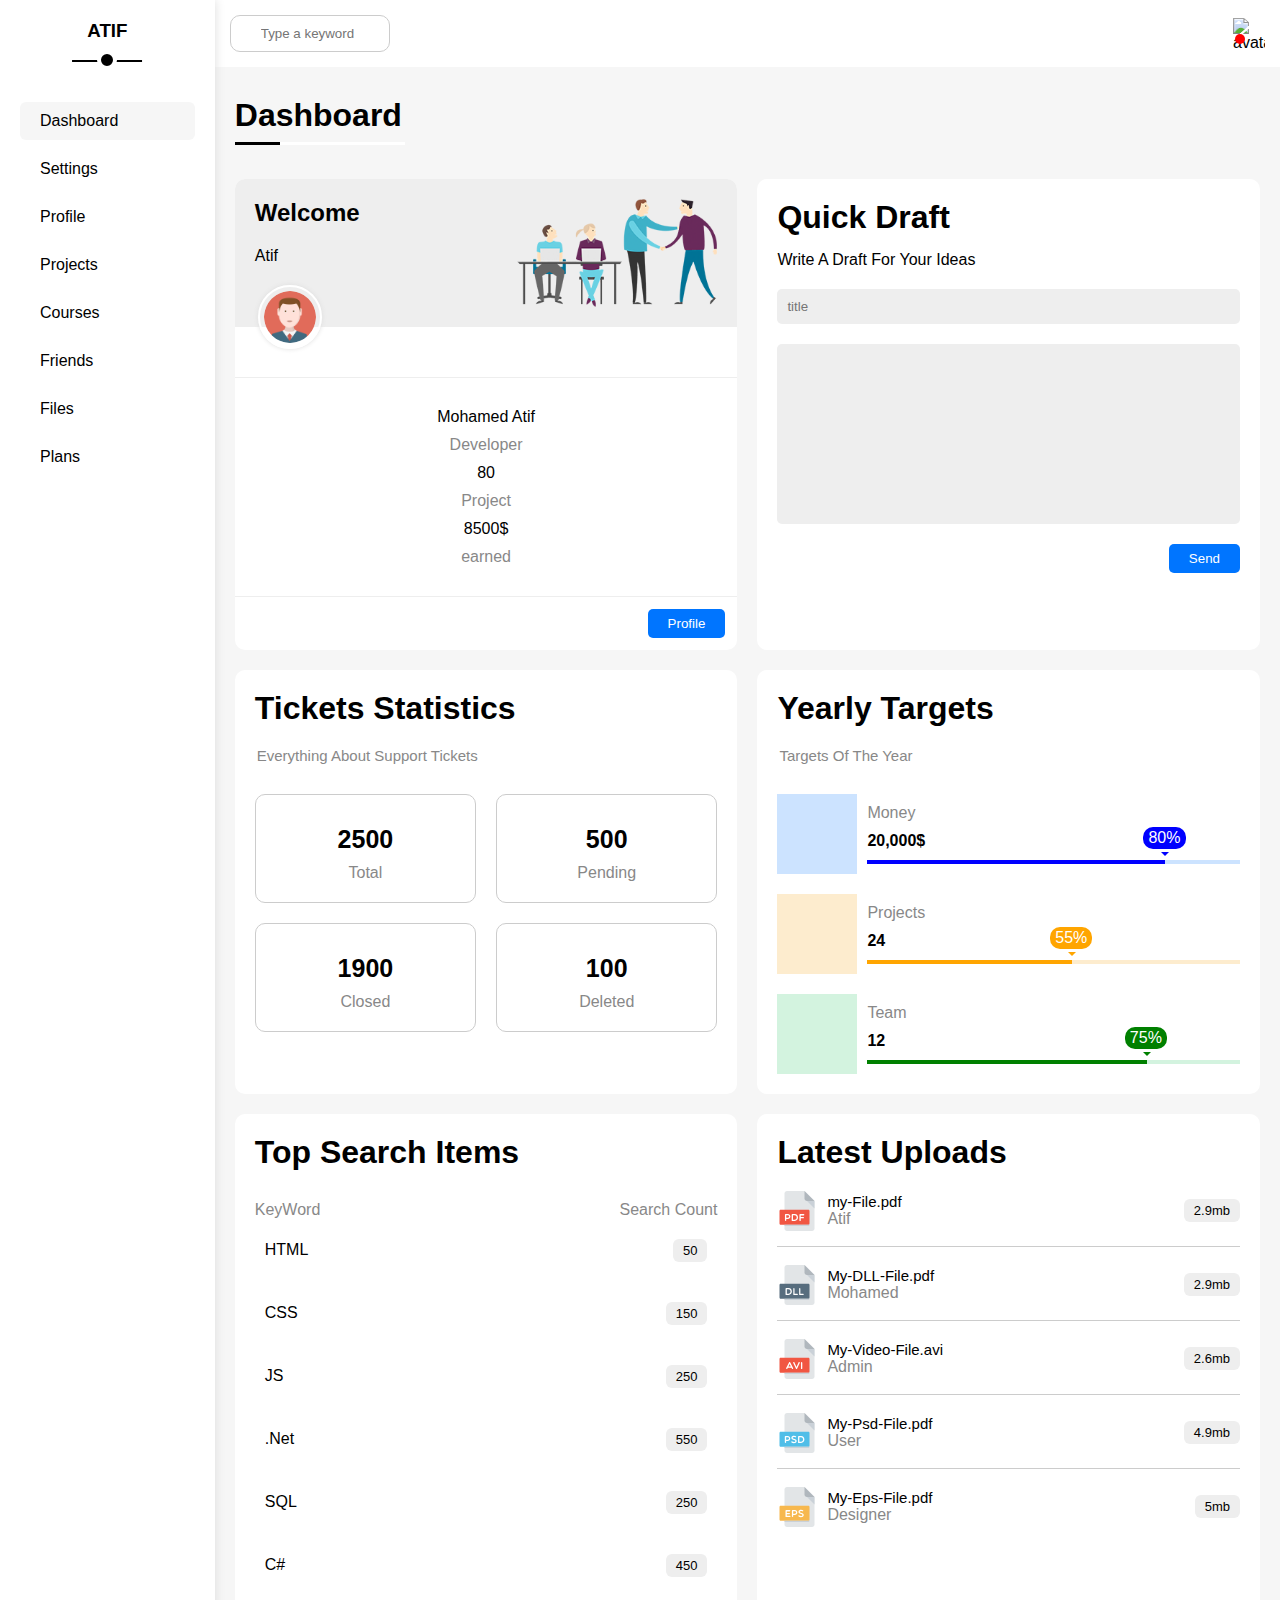
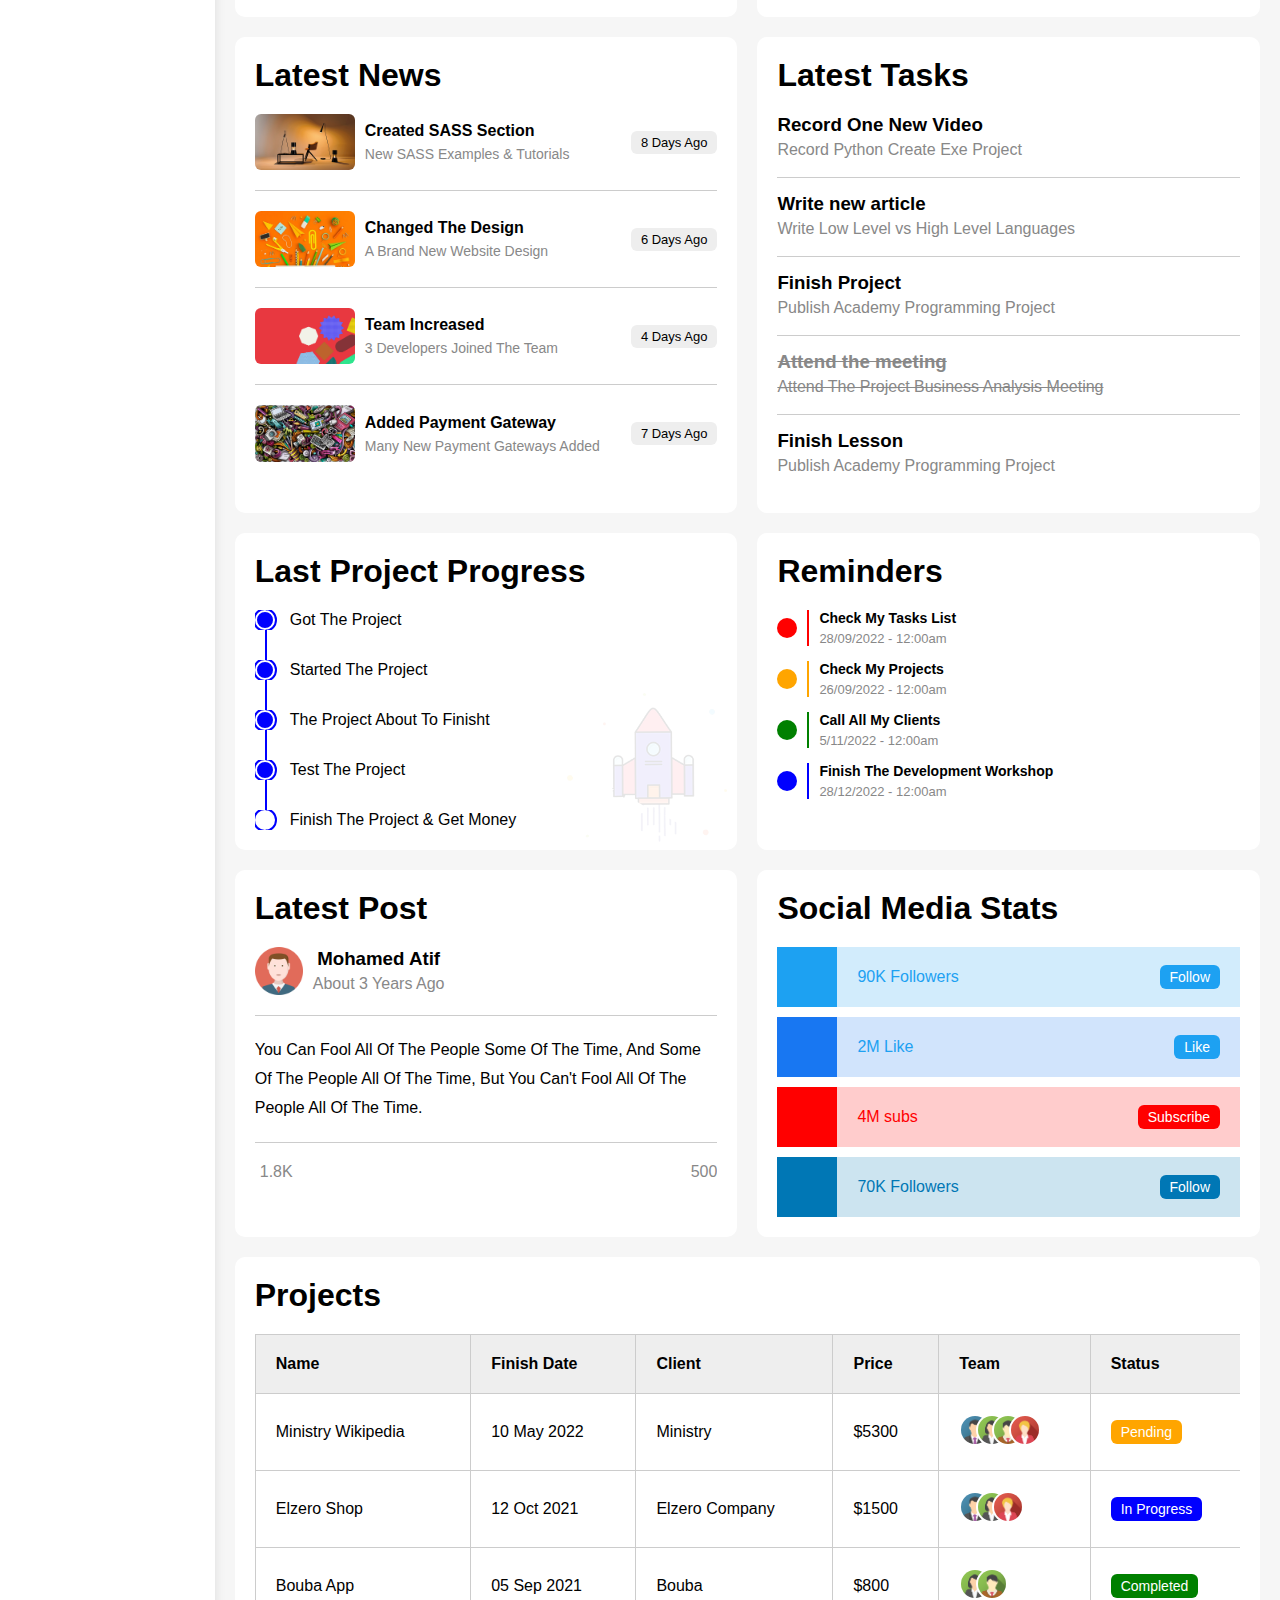
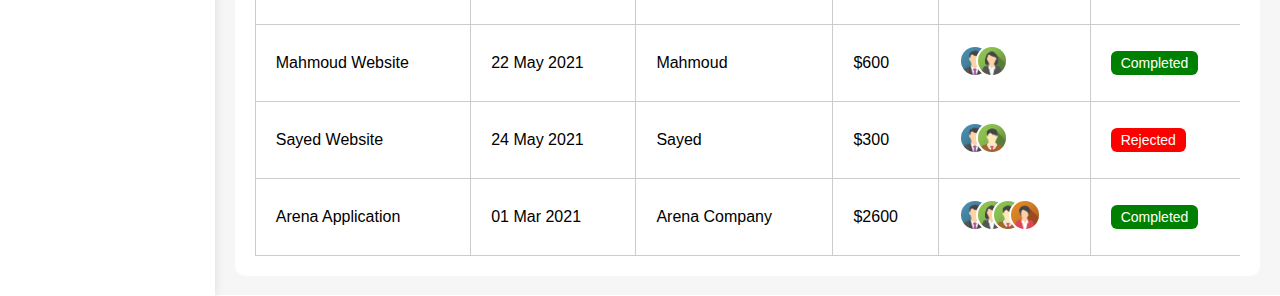
==== index.html @ 0b5be88f "update" ====
<!DOCTYPE html>
<html lang="en">

<head>
    <meta charset="UTF-8">
    <meta http-equiv="X-UA-Compatible" content="IE=edge">
    <meta name="viewport" content="width=device-width, initial-scale=1.0">
    <meta name="description" content="This is Training website for me">
    <link rel="stylesheet" href="https://cdnjs.cloudflare.com/ajax/libs/font-awesome/6.4.2/css/all.min.css" integrity="sha512-z3gLpd7yknf1YoNbCzqRKc4qyor8gaKU1qmn+CShxbuBusANI9QpRohGBreCFkKxLhei6S9CQXFEbbKuqLg0DA==" crossorigin="anonymous" referrerpolicy="no-referrer"
    />
    <link rel="stylesheet" href="css/index.css">
    <title>Dashboard</title>
</head>

<body>
    <div class="container">
        <!--start sidebar-->
        <div class="sidebar">
            <h3>ATIF</h3>

            <div class="tabs">
                <a class="tab active" href="index.html">
                    <i class="fa-regular fa-chart-bar fa-fw"></i>
                    <p>Dashboard</p>
                </a>
                <a class="tab " href="index.html">
                    <i class="fa-solid fa-gear"></i>
                    <p>Settings</p>
                </a>
                <a class="tab " href="index.html">
                    <i class="fa-regular fa-user"></i>
                    <p>Profile</p>
                </a>
                <a class="tab " href="index.html">
                    <i class="fa-solid fa-diagram-project fa-fw"></i>
                    <p>Projects</p>
                </a>
                <a class="tab " href="index.html">
                    <i class="fa-solid fa-graduation-cap fa-fw"></i>
                    <p>Courses</p>
                </a>
                <a class="tab " href="index.html">
                    <i class="fa-regular fa-circle-user fa-fw"></i>
                    <p>Friends</p>
                </a>
                <a class="tab " href="index.html">
                    <i class="fa-regular fa-file fa-fw"></i>
                    <p>Files</p>
                </a>

                <a class="tab " href="plans.html">
                    <i class="fa-regular fa-credit-card fa-fw"></i>
                    <p>Plans</p>
                </a>
            </div>


        </div>

        <!--end sidebar-->

        <!--start content-->
        <div class="content">
            <!--start header-->
            <div class="header">
                <div class="search">
                    <i class="fa-solid fa-magnifying-glass"></i>
                    <input type="search" name="" id="" placeholder="Type a keyword" onfocus="this.placeholder = ''" onblur="this.placeholder = 'Type a keyword'" />
                </div>
                <div class="features">
                    <div class="bill">
                        <i class="fa-regular fa-bell fa-lg"></i>
                    </div>
                    <img src="https://elzerowebschool.github.io/HTML_And_CSS_Template_Four/imgs/avatar.png" alt="avatar image">


                </div>
            </div>
            <!--end header-->

            <!--start body-->
            <div class="body">
                <div class="head">
                    <h1>Dashboard</h1>
                </div>

                <div class="page">
                    <!--start info-card-->
                    <div class="info-card">
                        <div class="head">
                            <div class="info">
                                <h2>Welcome</h2>
                                <p>Atif</p>
                                <img src="images/avatar.png" alt="avatar image">
                            </div>
                            <img src='images/welcome.png' class="mobile-hide">
                        </div>
                        <div class="foot">
                            <div class="content">

                                <div class="d-flex flex-column justify-content-between pad" style=" border-top: 1px solid #eee;
                                border-bottom: 1px solid #eee;">
                                    <div class="d-flex flex-column align-items-center">
                                        <p>Mohamed Atif</p>
                                        <p>Developer</p>
                                    </div>
                                    <div class="d-flex flex-column align-items-center">
                                        <p>80</p>
                                        <p>Project</p>
                                    </div>
                                    <div class="d-flex flex-column align-items-center">
                                        <p>8500$</p>
                                        <p>earned</p>
                                    </div>
                                </div>
                                <div class="showprofile d-flex ">
                                    <button>Profile</button>
                                </div>

                            </div>
                        </div>
                    </div>
                    <!--end info-card-->


                    <!--start draft-card-->
                    <div class="draft-card section">
                        <div class="heading">
                            <h1>Quick Draft</h1>
                            <p style="margin-top: 15px;">Write A Draft For Your Ideas</p>
                        </div>

                        <form>
                            <input type="text" name="" id="" placeholder="title">
                            <textarea placeholder="Your Thought">

                            </textarea>
                            <div class="btn-container">
                                <button>Send</button>
                            </div>
                        </form>
                    </div>
                    <!--end draft-card-->

                    <!--start tickets-->
                    <div class="tickets section">
                        <div class="heading">


                            <h1>Tickets Statistics</h1>
                            <p style="white-space: nowrap;">Everything About Support Tickets</p>
                        </div>
                        <div class="cards">
                            <div class="card">
                                <i class="fa-regular fa-rectangle-list fa-2x mb-10 c-orange"></i>
                                <p>2500</p>
                                <p>Total</p>
                            </div>
                            <div class="card">
                                <i class="fa-solid fa-spinner fa-2x mb-10 c-blue"></i>
                                <p>500</p>
                                <p>Pending</p>
                            </div>
                            <div class="card">
                                <i class="fa-regular fa-circle-check fa-2x mb-10 c-green"></i>
                                <p>1900</p>
                                <p>Closed</p>
                            </div>
                            <div class="card">
                                <i class="fa-regular fa-rectangle-xmark fa-2x mb-10 c-red"></i>
                                <p>100</p>
                                <p>Deleted</p>
                            </div>
                        </div>
                    </div>
                    <!--end tickets-->


                    <!--start targets-->
                    <div class="targets section">
                        <div class="heading">


                            <h1>Yearly Targets</h1>
                            <p>Targets Of The Year</p>
                        </div>
                        <div class="content d-flex flex-column" style="margin-top: 30px;gap: 20px;">
                            <div class="d-flex align-items-center data-container">
                                <div class="blue-container">
                                    <i class="fa-solid fa-dollar-sign fa-lg c-blue"></i>
                                </div>
                                <div class="d-flex flex-column data">
                                    <p>Money</p>
                                    <p>20,000$</p>
                                    <div class="track-blue">
                                        <div class="progress-blue">
                                            <span>80%</span>
                                            <span></span>
                                        </div>

                                    </div>
                                </div>
                            </div>
                            <div class="d-flex align-items-center data-container">
                                <div class="orange-container">
                                    <i class="fa-solid fa-code fa-lg c-orange"></i>
                                </div>
                                <div class="d-flex flex-column data">
                                    <p>Projects</p>
                                    <p>24</p>
                                    <div class="track-orange">
                                        <div class="progress-orange">
                                            <span>55%</span>
                                            <span></span>
                                        </div>
                                    </div>
                                </div>
                            </div>
                            <div class="d-flex align-items-center data-container">
                                <div class="green-container">
                                    <i class="fa-solid fa-user fa-lg c-green"></i>
                                </div>
                                <div class="d-flex flex-column data">
                                    <p>Team</p>
                                    <p>12</p>
                                    <div class="track-green">
                                        <div class="progress-green">
                                            <span>75%</span>
                                            <span></span>

                                        </div>

                                    </div>
                                </div>
                            </div>
                        </div>
                    </div>
                    <!--end targets-->


                    <!--start top-search-->

                    <div class="top-search section">
                        <div class="heading">
                            <h1>Top Search Items</h1>
                        </div>
                        <div class="thead">
                            <p>KeyWord</p>
                            <p>Search Count</p>
                        </div>
                        <div class="elements d-flex flex-column">
                            <div class="element">
                                <p>HTML</p>
                                <p>50</p>
                            </div>
                            <div class="element">
                                <p>CSS</p>
                                <p>150</p>
                            </div>
                            <div class="element">
                                <p>JS</p>
                                <p>250</p>
                            </div>
                            <div class="element">
                                <p>.Net</p>
                                <p>550</p>
                            </div>
                            <div class="element">
                                <p>SQL</p>
                                <p>250</p>
                            </div>
                            <div class="element">
                                <p>C#</p>
                                <p>450</p>
                            </div>


                        </div>

                    </div>
                    <!--end top-search-->


                    <!--start latest-updates -->
                    <div class="latest-updates section">
                        <div class="heading">
                            <h1>Latest Uploads</h1>
                        </div>

                        <div class="files">
                            <div class="file">
                                <div class="fileinfo d-flex">
                                    <img src="images/pdf.svg" alt="pdf">
                                    <div class="name d-flex flex-column">
                                        <p>my-File.pdf</p>
                                        <p>Atif</p>
                                    </div>
                                </div>

                                <span>2.9mb</span>
                            </div>
                            <div class="file">
                                <div class="fileinfo d-flex">
                                    <img src="images/dll.svg" alt="dll">
                                    <div class="name d-flex flex-column">
                                        <p>My-DLL-File.pdf</p>
                                        <p>Mohamed</p>
                                    </div>
                                </div>

                                <span>2.9mb</span>
                            </div>
                            <div class="file">
                                <div class="fileinfo d-flex">
                                    <img src="images/avi.svg" alt="avi">
                                    <div class="name d-flex flex-column">
                                        <p>My-Video-File.avi</p>
                                        <p>Admin</p>
                                    </div>
                                </div>

                                <span>2.6mb</span>
                            </div>
                            <div class="file">
                                <div class="fileinfo d-flex">
                                    <img src="images/psd.svg" alt="psd">
                                    <div class="name d-flex flex-column">
                                        <p>My-Psd-File.pdf</p>
                                        <p>User</p>
                                    </div>
                                </div>

                                <span>4.9mb</span>
                            </div>
                            <div class="file">
                                <div class="fileinfo d-flex">
                                    <img src="images/eps.svg" alt="esp">
                                    <div class="name d-flex flex-column">
                                        <p>My-Eps-File.pdf</p>
                                        <p>Designer</p>
                                    </div>
                                </div>

                                <span>5mb</span>
                            </div>
                        </div>
                    </div>

                    <!--end latest-updates -->

                    <!--start latest-news  -->
                    <div class="latest-news section">
                        <div class="heading">
                            <h1>Latest News</h1>
                        </div>
                        <div class="contents">


                            <div class="content">
                                <div class="d-flex align-items-center">
                                    <img src="images/news-01.png" alt="news image" loading="lazy">
                                    <div class="title">
                                        <p>Created SASS Section</p>
                                        <p>New SASS Examples & Tutorials</p>
                                    </div>
                                </div>
                                <span> 8 Days Ago</span>

                            </div>
                            <div class="content">
                                <div class="d-flex align-items-center">
                                    <img src="images/news-02.png" alt="news image " loading="lazy">
                                    <div class="title">
                                        <p>Changed The Design</p>
                                        <p>A Brand New Website Design</p>
                                    </div>
                                </div>
                                <span> 6 Days Ago</span>

                            </div>
                            <div class="content">
                                <div class="d-flex align-items-center">
                                    <img src="images/news-03.png" alt="news image" loading="lazy">
                                    <div class="title">
                                        <p>Team Increased</p>
                                        <p>3 Developers Joined The Team</p>
                                    </div>
                                </div>
                                <span> 4 Days Ago</span>

                            </div>
                            <div class="content">
                                <div class="d-flex align-items-center">
                                    <img src="images/news-04.png" alt="news image" loading="lazy">
                                    <div class="title">
                                        <p>Added Payment Gateway</p>
                                        <p>Many New Payment Gateways Added</p>
                                    </div>
                                </div>
                                <span> 7 Days Ago</span>

                            </div>
                        </div>
                    </div>
                    <!--end latest-news -->


                    <!--start latest-tasks -->
                    <div class="latest-tasks section">
                        <div class="heading">
                            <h1>Latest Tasks</h1>
                        </div>
                        <div class="contents">


                            <div class="content">
                                <div class="title">
                                    <h3>Record One New Video
                                    </h3>
                                    <p>Record Python Create Exe Project</p>
                                </div>
                                <i class="fa-regular fa-trash-can delete"></i>
                            </div>
                            <div class="content">
                                <div class="title">
                                    <h3>Write new article
                                    </h3>
                                    <p>Write Low Level vs High Level Languages</p>
                                </div>
                                <i class="fa-regular fa-trash-can delete"></i>
                            </div>
                            <div class="content">
                                <div class="title">
                                    <h3>Finish Project
                                    </h3>
                                    <p>Publish Academy Programming Project</p>
                                </div>
                                <i class="fa-regular fa-trash-can delete"></i>
                            </div>
                            <div class="content meeting">
                                <div class="title">
                                    <h3>Attend the meeting
                                    </h3>
                                    <p>Attend The Project Business Analysis Meeting</p>
                                </div>
                                <i class="fa-regular fa-trash-can delete"></i>
                            </div>
                            <div class="content">
                                <div class="title">
                                    <h3>Finish Lesson
                                    </h3>
                                    <p>Publish Academy Programming Project</p>
                                </div>
                                <i class="fa-regular fa-trash-can delete"></i>
                            </div>

                        </div>
                    </div>
                    <!--end latest-tasks -->



                    <!--start latest-project-process -->
                    <div class="latest-project-process section">
                        <div class="heading">
                            <h1>Last Project Progress</h1>
                        </div>
                        <div class="contents">
                            <div class="content d-flex">
                                <div class="circle"></div>
                                <p>Got The Project</p>
                            </div>
                            <div class="content d-flex">
                                <div class="circle"></div>
                                <p>Started The Project</p>
                            </div>
                            <div class="content d-flex">
                                <div class="circle"></div>
                                <p>The Project About To Finisht</p>
                            </div>
                            <div class="content d-flex">
                                <div class="circle animated"></div>
                                <p>Test The Project</p>
                            </div>
                            <div class="content d-flex ">
                                <div class="circle empty"></div>
                                <p>Finish The Project & Get Money</p>
                            </div>
                        </div>
                        <img src="images/project.png" alt="project image">
                    </div>

                    <div class="reminders section">
                        <div class="heading">
                            <h1>Reminders</h1>
                        </div>
                        <div class="contents">
                            <div class="content d-flex">
                                <div class="circle"></div>
                                <div class="info">
                                    <h4>Check My Tasks List</h4>
                                    <p>28/09/2022 - 12:00am</p>
                                </div>
                            </div>
                            <div class="content d-flex">
                                <div class="circle"></div>
                                <div class="info">
                                    <h4>Check My Projects</h4>
                                    <p>26/09/2022 - 12:00am</p>
                                </div>
                            </div>
                            <div class="content d-flex">
                                <div class="circle"></div>
                                <div class="info">
                                    <h4>Call All My Clients</h4>
                                    <p>5/11/2022 - 12:00am</p>
                                </div>
                            </div>
                            <div class="content d-flex">
                                <div class="circle"></div>
                                <div class="info">
                                    <h4>Finish The Development Workshop</h4>
                                    <p>28/12/2022 - 12:00am</p>
                                </div>
                            </div>
                        </div>
                    </div>

                    <div class="latest-post section">
                        <div class="heading">
                            <h1>Latest Post</h1>

                        </div>
                        <div class="content">
                            <div class="d-flex mb-20">
                                <img src="images/avatar.png" alt="avatar image">
                                <div class="d-flex flex-column">
                                    <h3>Mohamed Atif</h3>
                                    <p>About 3 Years Ago</p>
                                </div>
                            </div>
                            <div class="post">
                                <p>You Can Fool All Of The People Some Of The Time, And Some Of The People All Of The Time, But You Can't Fool All Of The People All Of The Time.</p>
                            </div>
                            <div class="post-stats d-flex">
                                <div class="d-flex" style="gap:5px"> <i class="fa-regular fa-heart"></i>
                                    <p>1.8K</p>
                                </div>
                                <div class="d-flex" style="gap:5px">
                                    <i class="fa-regular fa-comments"></i>
                                    <p>500</p>
                                </div>
                            </div>
                        </div>
                    </div>
                    <!--end latest-project-process-->

                    <!--start social media-->
                    <div class="social-media section">
                        <div class="heading">
                            <h1>Social Media Stats</h1>
                        </div>
                        <div class="content d-flex flex-column">
                            <div class="twitter d-flex">
                                <div class="icon">
                                    <i class="fa-brands fa-twitter fa-2x c-white h-full center-flex"></i>
                                </div>
                                <div class="info d-flex align-items-center">
                                    <p>90K Followers</p>
                                    <p>Follow</p>
                                </div>

                            </div>
                            <div class="facebook d-flex">
                                <div class="icon">
                                    <i class="fa-brands fa-facebook fa-2x "></i>
                                </div>
                                <div class="info d-flex align-items-center">
                                    <p>2M Like</p>
                                    <p>Like</p>
                                </div>

                            </div>

                            <div class="youtube d-flex">
                                <div class="icon">
                                    <i class="fa-brands fa-youtube fa-2x "></i>
                                </div>
                                <div class="info d-flex align-items-center">
                                    <p>4M subs</p>
                                    <p>Subscribe</p>
                                </div>

                            </div>

                            <div class="linkedin d-flex">
                                <div class="icon">
                                    <i class="fa-brands fa-linkedin fa-2x "></i>
                                </div>
                                <div class="info d-flex align-items-center">
                                    <p>70K Followers</p>
                                    <p>Follow</p>
                                </div>

                            </div>


                        </div>
                    </div>
                    <!--end social media-->





                </div>

                <!--end body-->
                <!--start table respnsive-->
                <div>
                    <div class="projects section">
                        <div class="heading">
                            <h1>Projects</h1>
                        </div>
                        <div class="table-responsive">
                            <table>
                                <thead>
                                    <tr>
                                        <td>Name</td>
                                        <td>Finish Date</td>
                                        <td>Client</td>
                                        <td>Price</td>
                                        <td>Team</td>
                                        <td>Status</td>
                                    </tr>
                                </thead>
                                <tbody>
                                    <tr>
                                        <td>Ministry Wikipedia</td>
                                        <td>10 May 2022</td>
                                        <td>Ministry</td>
                                        <td>$5300</td>
                                        <td>
                                            <img decoding="async" src="images/team-01.png" alt="team image" />
                                            <img decoding="async" src="images/team-02.png" alt="team image" />
                                            <img decoding="async" src="images/team-03.png" alt="team image" />
                                            <img decoding="async" src="images/team-05.png" alt="team image" />
                                        </td>
                                        <td>
                                            <span class="label btn-shape bg-orange c-white">Pending</span>
                                        </td>
                                    </tr>
                                    <tr>
                                        <td>Elzero Shop</td>
                                        <td>12 Oct 2021</td>
                                        <td>Elzero Company</td>
                                        <td>$1500</td>
                                        <td>
                                            <img decoding="async" src="images/team-01.png" alt="team image" />
                                            <img decoding="async" src="images/team-02.png" alt="team image" />
                                            <img decoding="async" src="images/team-05.png" alt="team image" />
                                        </td>
                                        <td><span class="label btn-shape bg-blue c-white">In Progress</span></td>
                                    </tr>
                                    <tr>
                                        <td>Bouba App</td>
                                        <td>05 Sep 2021</td>
                                        <td>Bouba</td>
                                        <td>$800</td>
                                        <td>
                                            <img decoding="async" src="images/team-02.png" alt="team image" />
                                            <img decoding="async" src="images/team-03.png" alt="team image" />
                                        </td>
                                        <td><span class="label btn-shape bg-green c-white">Completed</span></td>
                                    </tr>
                                    <tr>
                                        <td>Mahmoud Website</td>
                                        <td>22 May 2021</td>
                                        <td>Mahmoud</td>
                                        <td>$600</td>
                                        <td>
                                            <img decoding="async" src="images/team-01.png" aalt="team image" />
                                            <img decoding="async" src="images/team-02.png" alt="team image" />
                                        </td>
                                        <td><span class="label btn-shape bg-green c-white">Completed</span></td>
                                    </tr>
                                    <tr>
                                        <td>Sayed Website</td>
                                        <td>24 May 2021</td>
                                        <td>Sayed</td>
                                        <td>$300</td>
                                        <td>
                                            <img decoding="async" src="images/team-01.png" alt="team image" />
                                            <img decoding="async" src="images/team-03.png" alt="team image" />
                                        </td>
                                        <td><span class="label btn-shape bg-red c-white">Rejected</span></td>
                                    </tr>
                                    <tr>
                                        <td>Arena Application</td>
                                        <td>01 Mar 2021</td>
                                        <td>Arena Company</td>
                                        <td>$2600</td>
                                        <td>
                                            <img decoding="async" src="images/team-01.png" alt="team image" />
                                            <img decoding="async" src="images/team-02.png" alt="team image" />
                                            <img decoding="async" src="images/team-03.png" alt="team image" />
                                            <img decoding="async" src="images/team-04.png" alt="team image" />
                                        </td>
                                        <td><span class="label btn-shape bg-green c-white">Completed</span></td>
                                    </tr>
                                </tbody>
                            </table>
                        </div>
                    </div>
                    <!--end table respnsive-->
                </div>
            </div>
        </div>

        <!--end content-->
    </div>
    </div>
    <script src="https://cdnjs.cloudflare.com/ajax/libs/font-awesome/6.4.2/js/all.min.js" integrity="sha512-uKQ39gEGiyUJl4AI6L+ekBdGKpGw4xJ55+xyJG7YFlJokPNYegn9KwQ3P8A7aFQAUtUsAQHep+d/lrGqrbPIDQ==" crossorigin="anonymous" referrerpolicy="no-referrer"></script>
</body>

</html>
---- css/index.css ----
/*global settings*/

* {
    margin: 0;
    padding: 0;
    box-sizing: border-box;
}

body {
    font-family: "Open Sans", sans-serif;
    overflow-x: hidden;
}

 ::-webkit-scrollbar {
    background: white;
    width: 15px;
}


/* Style the scrollbar handle */

 ::-webkit-scrollbar-thumb {
    background: blue;
}

.d-flex {
    display: flex;
}

.flex-column {
    flex-direction: column;
}

.justify-content-between {
    justify-content: space-between;
}

.align-items-center {
    align-items: center;
}

.pad {
    padding: 30px 80px;
}

.mb-20 {
    margin-bottom: 20px;
}

.section {
    border-radius: 10px;
    background-color: white;
    padding: 20px;
}

.gap-5 {
    gap: 5px;
}

@keyframes changeColor {
    from {
        background-color: blue;
    }
    to {
        background-color: white;
    }
}


/*end global settings
            */


/*start Dashboard*/

.container {
    display: flex;
    min-height: 100vh;
}

.sidebar {
    width: 250px;
    box-shadow: 0 0 10px #ddd;
    background-color: white;
    color: black;
    padding: 20px;
    text-align: center;
    position: relative;
    transition: all 0.3s ease;
}

.sidebar h3 {
    position: relative;
}

.sidebar h3::before {
    content: '';
    position: absolute;
    left: 50%;
    transform: translateX(-50%);
    top: 40px;
    height: 2px;
    width: 40%;
    background-color: black;
}

.sidebar h3::after {
    position: absolute;
    content: '';
    height: 12px;
    width: 12px;
    border-radius: 50%;
    background-color: black;
    border: 4px solid white;
    left: 50%;
    top: 30px;
    transform: translateX(-50%);
}

.sidebar .tabs {
    position: relative;
    margin-top: 60px;
    display: flex;
    flex-direction: column;
    align-items: center;
}

.sidebar .tabs .tab {
    width: 100%;
    display: flex;
    justify-content: flex-start;
    gap: 10px;
    padding-left: 20px;
    border-radius: 6px;
    padding: 10px;
    margin-bottom: 10px;
    text-decoration: none;
    color: black;
}

.sidebar .tabs .tab.active {
    background-color: #f6f6f6;
}

.sidebar .tabs .tab a {
    text-decoration: none;
    color: black;
    font-size: 14px;
}


/*end Dashboard*/


/*start header*/

.content {
    width: 100%;
    overflow: hidden;
}

.header {
    padding: 15px;
    background-color: white;
    display: flex;
    justify-content: space-between;
}

.content .search {
    position: relative;
}

.header .search input {
    border-radius: 10px;
    outline: 0px;
    padding: 10px;
    padding-left: 30px;
    border: 1px solid #ccc;
    width: 160px;
    transition: width 0.3s ease;
}

.content .search svg {
    position: absolute;
    left: 10px;
    top: 50%;
    transform: translateY(-50%);
}

.content .search input:focus {
    width: 200px;
}

.content .search input:focus input::placeholder {
    color: transparent;
}

.content .features {
    display: flex;
    justify-content: space-between;
    align-items: center;
}

.content .bill {
    position: relative;
    margin-right: 15px;
}

.content .bill:before {
    position: absolute;
    content: '';
    width: 10px;
    height: 10px;
    background-color: red;
    border-radius: 50%;
    left: 17px;
    top: 0px;
}

.content .features img {
    width: 32px;
    height: 32px;
}

.content .body {
    background-color: #f6f6f6;
    height: calc(100% - 68px);
    padding: 20px
}

.content .body .head h1 {
    margin-top: 10px;
    position: relative
}

.content .body .head h1::after {
    position: absolute;
    content: '';
    background-color: black;
    height: 3px;
    left: 0;
    top: 45px;
    width: 45px;
}

.content .body .head h1::before {
    position: absolute;
    content: '';
    background-color: white;
    height: 3px;
    left: 0;
    top: 45px;
    width: 170px;
}

.content .body .page {
    margin-top: 45px;
    display: grid;
    grid-template-columns: repeat(auto-fill, minmax(450px, 1fr));
    gap: 20px;
}


/*end header*/


/*start infocard*/

.info-card .head .info {
    width: 100%;
}

.info-card .head .info img {
    margin-left: 50%;
    transform: translateX(-50%);
}

.info-card {
    background-color: white;
    border-radius: 10px;
}

.info-card .head {
    display: flex;
    justify-content: space-between;
    background-color: #eee;
    padding: 20px;
    border-top-left-radius: 10px;
    border-top-right-radius: 10px;
}

.info-card .head img {
    width: 200px;
}

.info-card .head .info {
    display: flex;
    flex-direction: column;
    gap: 20px;
}

.info-card .head .info img {
    width: 64px;
    height: 64px;
    border-radius: 50%;
    padding: 4px;
    border: 2px solid white;
    margin-bottom: -50px;
    box-shadow: 0 0 5px #ddd;
    margin-left: 35px;
}

.foot .content {
    margin-top: 50px;
}

.foot .showprofile {
    justify-content: end;
    padding: 12px;
}

.foot .showprofile button {
    background-color: #0075ff;
    color: white;
    padding: 7px 20px;
    border: none;
    border-radius: 5px;
}

.foot .content .flex-column {
    gap: 10px;
}

.foot .align-items-center p:nth-child(2) {
    color: #888;
}


/*end infocard*/


/*start draft-card*/

.draft-card form {
    width: 100%;
    display: flex;
    flex-direction: column;
    gap: 20px;
    margin-top: 20px;
}

.draft-card form input,
.draft-card form textarea {
    border: none;
    background-color: #eee;
    padding: 10px;
    border-radius: 5px
}

.draft-card form textarea {
    resize: none;
    height: 180px;
}

.draft-card form button {
    background-color: #0075ff;
    color: white;
    padding: 7px 20px;
    border: none;
    border-radius: 5px;
    float: right
}

.draft-card .btn-container {
    display: flex;
    justify-content: end;
}


/*end draft-card*/


/*start tickets*/

.tickets .heading p,
.targets .heading p {
    margin-top: 20px;
    font-size: 15px;
    margin-left: 2px;
    color: #888
}

.tickets .cards {
    display: flex;
    flex-wrap: wrap;
    gap: 20px;
    margin-top: 30px;
}

.tickets .cards .card {
    border: 1px solid #ccc;
    display: flex;
    flex-direction: column;
    border-radius: 10px;
    padding: 20px;
    width: calc(50% - 10px);
    gap: 10px
}

.tickets .cards .card p:first-of-type {
    font-weight: bold;
    font-size: 25px;
}

.tickets .cards .card p:last-of-type {
    color: #888;
}

.tickets .cards .card p {
    text-align: center;
}

.c-orange {
    color: #f59e0b;
}

.c-blue {
    color: #0075ff;
}

.c-green {
    color: #22c55e
}

.c-red {
    color: #f44336
}

.blue-container {
    min-width: 80px;
    height: 80px;
    background-color: rgb(0 117 255 / 20%);
    display: flex;
    align-items: center;
    justify-content: center;
}

.orange-container {
    background-color: rgb(245 158 11 / 20%);
    display: flex;
    align-items: center;
    justify-content: center;
    min-width: 80px;
    height: 80px;
}

.green-container {
    display: flex;
    align-items: center;
    justify-content: center;
    min-width: 80px;
    height: 80px;
    background-color: rgb(34 197 94 / 20%);
}

.data p:first-of-type {
    color: #888;
}

.data p:last-of-type {
    font-weight: bold;
}

.data-container {
    gap: 10px;
}

.data {
    gap: 10px;
    width: 100%;
}

.data .track-blue .progress-blue {
    width: 100%;
    height: 4px;
    background-color: rgb(0 117 255 / 20%);
    position: relative;
}

.data .track-blue .progress-blue::after {
    position: absolute;
    background-color: blue;
    content: '';
    left: 0;
    top: 0;
    height: 4px;
    width: 80%;
}

.data .track-orange .progress-orange {
    width: 100%;
    height: 4px;
    background-color: rgb(245 158 11 / 20%);
    position: relative;
}

.data .track-orange .progress-orange::after {
    position: absolute;
    background-color: orange;
    content: '';
    left: 0;
    top: 0;
    height: 4px;
    width: 55%;
}

.data .track-green .progress-green {
    width: 100%;
    height: 4px;
    background-color: rgb(34 197 94 / 20%);
    position: relative;
}

.data .track-green .progress-green::after {
    position: absolute;
    background-color: green;
    content: '';
    left: 0;
    top: 0;
    height: 4px;
    width: 75%;
}

.data .track-blue span:first-of-type {
    position: absolute;
    background-color: blue;
    color: white;
    padding: 2px 5px;
    left: calc(80% - 22px);
    border-radius: 10px;
    top: -33px;
}

.data .track-blue .progress-blue span:last-of-type {
    position: absolute;
    border: 4px solid transparent;
    border-top-color: blue;
    left: calc(80% - 4px);
    top: -8px;
}

.data .track-orange span:first-of-type {
    position: absolute;
    background-color: orange;
    color: white;
    padding: 2px 5px;
    left: calc(55% - 22px);
    border-radius: 10px;
    top: -33px;
}

.data .track-orange .progress-orange span:last-of-type {
    position: absolute;
    border: 4px solid transparent;
    border-top-color: orange;
    left: calc(55% - 4px);
    top: -8px;
}

.data .track-green span:first-of-type {
    position: absolute;
    background-color: green;
    color: white;
    padding: 2px 5px;
    left: calc(75% - 22px);
    border-radius: 10px;
    top: -33px;
}

.data .track-green .progress-green span:last-of-type {
    position: absolute;
    border: 4px solid transparent;
    border-top-color: green;
    left: calc(75% - 4px);
    top: -8px;
}


/*end tickets*/


/*start top Search*/

.top-search .thead {
    display: flex;
    justify-content: space-between;
    margin-top: 30px;
}

.top-search .thead p {
    color: #888;
}

.top-search .element {
    display: flex;
    justify-content: space-between;
    padding: 20px 10px;
    align-items: center;
}

.top-search .element p:last-of-type {
    background-color: #eee;
    padding: 4px 10px;
    border-radius: 6px;
    font-size: 13px;
}


/*end top Search*/


/*start latest-updates*/

.latest-updates .file {
    display: flex;
    justify-content: space-between;
    align-items: center;
    border-bottom: 1px solid red;
    border-bottom: 1px solid #ccc;
    padding-bottom: 15px;
}

.latest-updates .file:last-of-type {
    border-bottom: none;
}

.latest-updates .file:first-of-type {
    margin-top: 20px;
}

.latest-updates .file span {
    background: #eee;
    padding: 4px 10px;
    border-radius: 6px;
    font-size: 13px;
}

.latest-updates .file img {
    width: 40px;
    height: 40px
}

.latest-updates .fileinfo {
    align-items: center;
    gap: 10px;
}

.latest-updates .name p:first-of-type {
    font-size: 15px;
}

.latest-updates .name p:last-of-type {
    color: #888;
}

.latest-updates .file {
    margin-top: 18px;
}


/*end latest-updates*/


/*start latest-news*/

.latest-news .contents {
    margin-top: 20px
}

.latest-news .content:not(:first-of-type) {
    margin-top: 20px;
}

.latest-news .content div {
    gap: 10px
}

.latest-news .content div img {
    width: 100px;
    border-radius: 6px;
}

.latest-news .content div .title p:first-of-type {
    font-size: 16px;
    font-weight: bold;
}

.latest-news .content div .title p:last-of-type {
    margin-top: 6px;
    color: #888;
    font-size: 14px;
}

.latest-news .content {
    display: flex;
    justify-content: space-between;
    align-items: center;
}

.latest-news .content {
    padding-bottom: 20px;
    border-bottom: 1px solid #ccc;
}

.latest-news .content:last-of-type {
    border-bottom: none;
}

.latest-news .content span {
    background-color: #eee;
    font-size: 13px;
    padding: 4px 10px;
    border-radius: 6px;
    white-space: nowrap;
}


/*end latest-news*/


/*start latest-tasks*/

.latest-tasks .content:first-of-type {
    padding-top: 0;
}

.latest-tasks .contents {
    margin-top: 20px;
}

.latest-tasks .content {
    display: flex;
    justify-content: space-between;
    align-items: center;
    padding-bottom: 18px;
    border-bottom: 1px solid #ccc;
    padding-top: 15px;
    gap: 10px
}

.latest-tasks .content:last-of-type {
    border-bottom: none;
}

.latest-tasks .content p {
    margin-top: 5px;
    color: #888;
}

.latest-tasks .meeting h3,
.latest-tasks .meeting p,
.latest-tasks .meeting svg {
    text-decoration: line-through;
    color: #888;
}


/*end latest-tasks*/


/*start latest-project-process*/

.latest-project-process {
    border-radius: 10px;
    padding: 20px;
    background-color: white;
    position: relative;
}

.latest-project-process .contents {
    margin-top: 20px;
    display: flex;
    flex-direction: column;
    gap: 30px;
    position: relative;
}

.latest-project-process .contents::before {
    content: '';
    position: absolute;
    width: 2px;
    height: 100%;
    background-color: blue;
    left: 10px;
}

.latest-project-process .contents .content {
    display: flex;
    align-items: center;
    gap: 15px;
}

.latest-project-process .contents .content .circle {
    min-width: 20px;
    height: 20px;
    border-radius: 50%;
    border: 2px solid white;
    background-color: blue;
    outline: 2px solid blue;
    z-index: 1;
}

.latest-project-process .contents .content .circle.empty {
    background-color: white;
}

.latest-project-process .contents .content .circle.animated {
    animation: changeColor 0.8s infinite alternate;
}

.latest-project-process .contents .content p {
    margin: 0;
}

.latest-project-process img {
    position: absolute;
    opacity: 0.1;
    right: 10px;
    bottom: 5px;
    width: 160px;
}


/*end latest-project-process*/


/*start reminders*/

.reminders .contents {
    margin-top: 20px;
}

.reminders .contents .content {
    justify-content: flex-start;
    align-items: center;
    gap: 10px
}

.reminders .contents .content.content:not(:first-of-type) {
    margin-top: 15px;
}

.reminders .contents .content .circle {
    min-width: 20px;
    height: 20px;
    border-radius: 50%;
}

.reminders .contents .content .info h4 {
    font-size: 14px;
}

.reminders .contents .content .info p {
    font-size: 13px;
}

.reminders .contents .content:first-of-type .info {
    padding-left: 10px;
    border-left: 2px solid red;
}

.reminders .contents .content:first-of-type .circle {
    background-color: red;
}

.reminders .contents .content .info p {
    margin-top: 5px;
    color: #888
}

.reminders .contents .content:nth-of-type(2) .circle {
    background-color: orange;
}

.reminders .contents .content.content:nth-of-type(2) .info {
    padding-left: 10px;
    border-left: 2px solid orange;
}

.reminders .contents .content:nth-of-type(3) .circle {
    background-color: green;
}

.reminders .contents .content.content:nth-of-type(3) .info {
    padding-left: 10px;
    border-left: 2px solid green;
}

.reminders .contents .content:nth-of-type(4) .circle {
    background-color: blue;
}

.reminders .contents .content.content:nth-of-type(4) .info {
    padding-left: 10px;
    border-left: 2px solid blue;
}


/*end reminders*/


/*start latest-post*/

.latest-post img {
    width: 48px;
    height: 48px;
}

.latest-post .content {
    margin-top: 20px;
}

.latest-post .content div {
    align-items: center;
    gap: 10px
}

.latest-post .content div.flex-column {
    gap: 5px
}

.latest-post .content .post {
    padding: 20px 0px;
    border-top: 1px solid #ccc;
    border-bottom: 1px solid #ccc;
}

.latest-post .content .post p {
    color: black;
    line-height: 1.8;
}

.latest-post .content div p {
    color: #888
}

.latest-post .post-stats {
    padding-top: 20px;
    justify-content: space-between;
    color: #888;
}


/*end latest-post*/


/*start social-media*/

.social-media .content {
    margin-top: 20px;
    gap: 10px
}

.social-media .content .twitter {
    background-color: rgb(29 161 242 / 20%);
    color: #1da1f2;
}

.twitter .icon {
    background-color: #1da1f2;
    min-width: 60px;
    height: 60px;
    display: grid;
    place-items: center;
    color: white;
}

.social-media .content .twitter .info,
.social-media .content .linkedin .info,
.social-media .content .youtube .info,
.social-media .content .facebook .info {
    justify-content: space-between;
    width: 100%;
    padding: 0px 20px;
}

.social-media .content .twitter .info p:last-of-type {
    padding: 4px 10px;
    background-color: #1da1f2;
    border-radius: 6px;
    color: white;
    font-size: 14px;
}

.social-media .content .facebook {
    background-color: rgb(24 119 242 / 20%);
    color: #1da1f2;
}

.facebook .icon {
    background-color: #1877f2;
    min-width: 60px;
    height: 60px;
    display: grid;
    place-items: center;
    color: white;
}

.social-media .content .facebook .info p:last-of-type {
    padding: 4px 10px;
    background-color: #1da1f2;
    border-radius: 6px;
    color: white;
    font-size: 14px;
}

.social-media .content .youtube {
    background-color: rgb(255 0 0 / 20%);
    color: #ff0000;
}

.youtube .icon {
    background-color: #ff0000;
    min-width: 60px;
    height: 60px;
    display: grid;
    place-items: center;
    color: white;
}

.social-media .content .youtube .info p:last-of-type {
    padding: 4px 10px;
    background-color: #ff0000;
    border-radius: 6px;
    color: white;
    font-size: 14px;
}

.social-media .content .linkedin {
    background-color: rgb(0 119 181 / 20%);
    color: #0077b5;
}

.linkedin .icon {
    background-color: #0077b5;
    min-width: 60px;
    height: 60px;
    display: grid;
    place-items: center;
    color: white;
}

.social-media .content .linkedin .info p:last-of-type {
    padding: 4px 10px;
    background-color: #0077b5;
    border-radius: 6px;
    color: white;
    font-size: 14px;
}


/*start projects table*/

.projects {
    margin-top: 20px;
}

.projects .table-responsive {
    margin-top: 20px;
}

.projects .table-responsive {
    overflow-x: auto;
}

.projects .table-responsive table {
    min-width: 1000px;
    border-spacing: 0;
    width: 100%;
}

.projects .table-responsive table tr td {
    transition: all 0.3s;
}

.projects .table-responsive table tr:hover td {
    background-color: #faf7f7;
}

.projects .table-responsive table thead tr:hover td {
    background-color: #eee
}

.bg-orange {
    background-color: orange;
}

.bg-blue {
    background-color: blue;
}

.bg-green {
    background-color: green;
}

.bg-red {
    background-color: red;
}

.projects .table-responsive table thead {
    background-color: #eee;
    font-weight: bold;
}

.projects .table-responsive table,
.projects .table-responsive table tr,
.projects .table-responsive table td {
    border: 1px solid #ccc;
    border-collapse: collapse;
}

.projects .table-responsive table tr td img {
    width: 32px;
    height: 32px;
    border-radius: 50%;
    padding: 2px;
    background-color: white;
}

.projects .table-responsive table td {
    padding: 20px;
}

.projects .table-responsive table td .btn-shape {
    padding: 4px 10px;
    color: white;
    border-radius: 6px;
    font-size: 14px;
}

.projects .table-responsive table td img:not(:first-of-type) {
    margin-left: -20px;
}


/*end projects table*/


/*start Plans*/

.first-plan .title {
    background-color: #22c55e;
    padding: 20px;
    gap: 20px;
    align-items: center;
    color: white;
    text-align: center;
    font-weight: bold;
    border: 3px solid white;
    outline: 3px solid #22c55e;
}

.first-plan .title p:first-of-type,
.second-plan .title p:first-of-type,
.third-plan .title p:first-of-type {
    font-size: 25px;
}

.first-plan .title p:last-of-type,
.second-plan .title p:last-of-type,
.third-plan .title p:last-of-type {
    font-size: 40px;
    position: relative;
}

.first-plan .title p:last-of-type::before,
.second-plan .title p:last-of-type::before,
.third-plan .title p:last-of-type::before {
    position: absolute;
    content: '$';
    font-size: 25px;
    left: -20px;
    top: -6px;
}

.first-plan .plan-content,
.second-plan .plan-content,
.third-plan .plan-content {
    margin-top: 20px;
}

.item {
    padding: 15px 0px;
    border-bottom: 1px solid #ccc;
}

.join {
    border: none;
    color: white;
    padding: 4px 10px;
    border-radius: 6px;
    font-size: 17px;
    margin-top: 15px;
}

.help {
    color: #888;
    cursor: pointer;
}

.yes {
    color: #22c55e;
}

.green {
    background-color: #22c55e;
}

.blue {
    background-color: #0075ff;
}

.orange {
    background-color: #f59e0b;
}

.no {
    color: red;
}

.second-plan .title {
    background-color: #0075ff;
    padding: 20px;
    gap: 20px;
    align-items: center;
    color: white;
    text-align: center;
    font-weight: bold;
    border: 3px solid white;
    outline: 3px solid #0075ff;
}

.third-plan .title {
    background-color: #f59e0b;
    padding: 20px;
    gap: 20px;
    align-items: center;
    color: white;
    text-align: center;
    font-weight: bold;
    border: 3px solid white;
    outline: 3px solid #f59e0b;
}


/*end plans*/


/*start media query*/

@media screen and (max-width: 767px) {
    .sidebar {
        width: 58px;
        padding: 10px;
    }
    .sidebar a p {
        display: none
    }
    .sidebar h3::before {
        display: none;
    }
    .sidebar h3::after {
        display: none;
    }
    .sidebar .tabs {
        margin-top: 30px;
    }
    .content .body .page {
        display: flex;
        flex-direction: column;
    }
    .info-card .head img.mobile-hide {
        display: none;
    }
    .pad {
        padding: 30px 19px;
    }
    .foot .content .align-items-center {
        gap: 5px;
        margin-bottom: 20px;
    }
    .foot .showprofile {
        padding-top: 15px;
        padding-bottom: 15px;
    }
    .info-card .head .info img {
        margin-left: 50%;
        transform: translateX(-50%);
    }
    .tickets .cards .card {
        width: 100%;
    }
    .latest-news .content {
        flex-direction: column;
        align-items: center;
    }
    .latest-news .content span {
        margin-top: 15px;
    }
    .latest-news .content div {
        flex-direction: column;
        justify-content: center;
        text-align: center;
    }
    .heading h1 {
        font-size: 25px;
    }
    .latest-project-process img {
        display: none;
    }
    .latest-post .content .post p {
        text-align: center;
    }
    .social-media .content .twitter .info,
    .social-media .content .linkedin .info,
    .social-media .content .youtube .info,
    .social-media .content .facebook .info {
        padding: 0px 11px;
    }
}


/*end media query*/
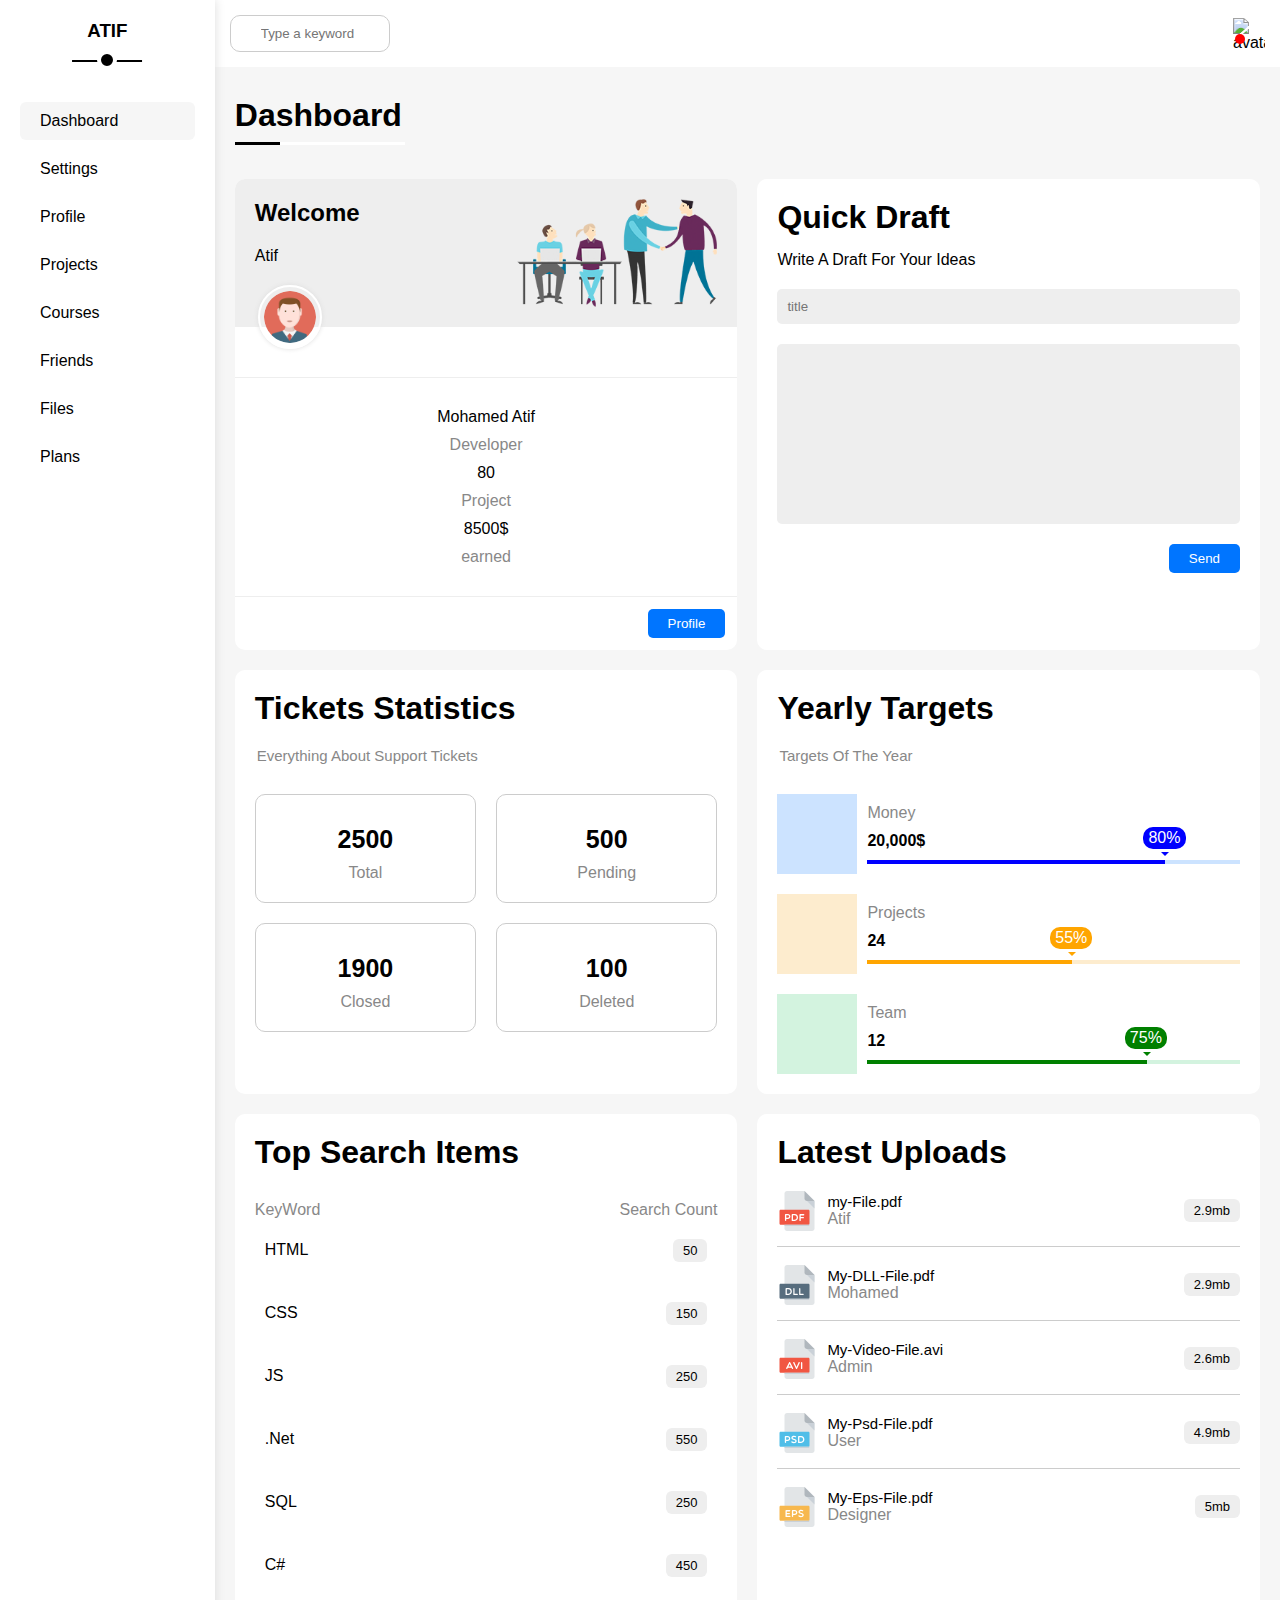
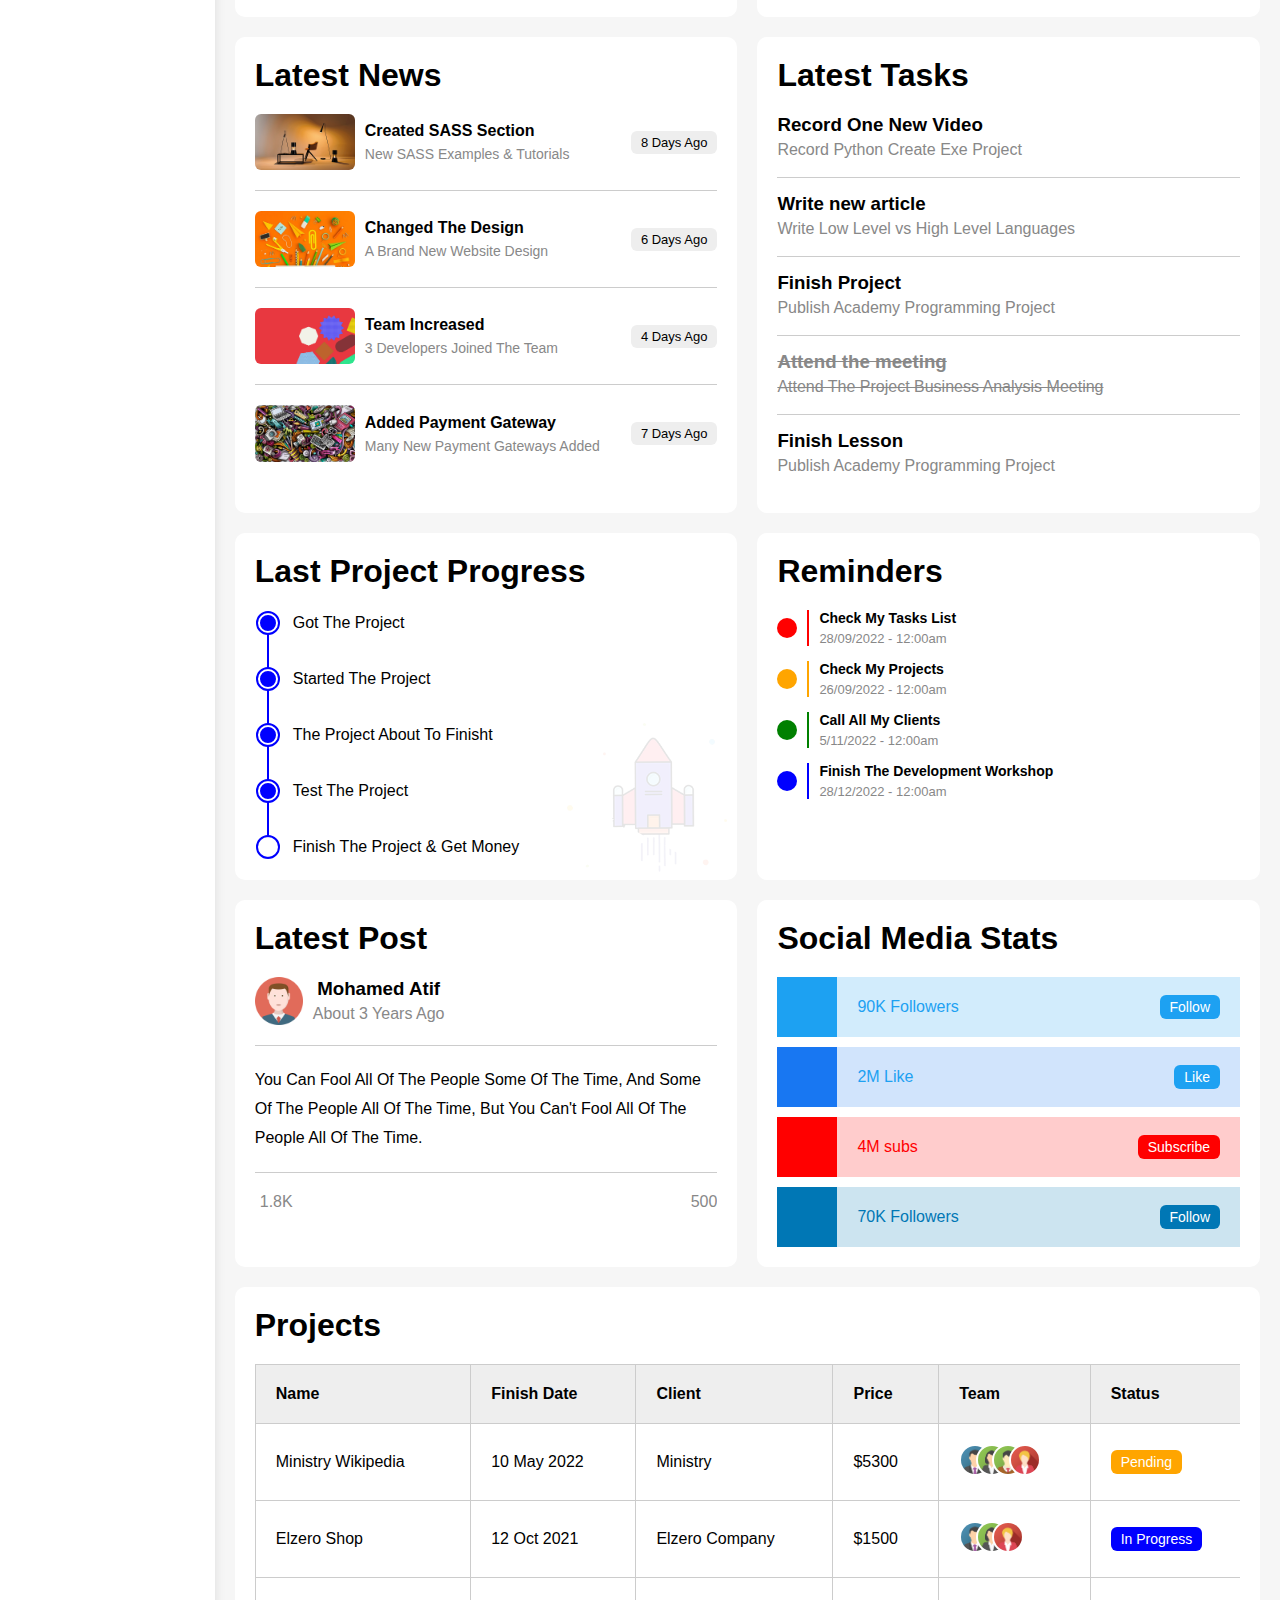
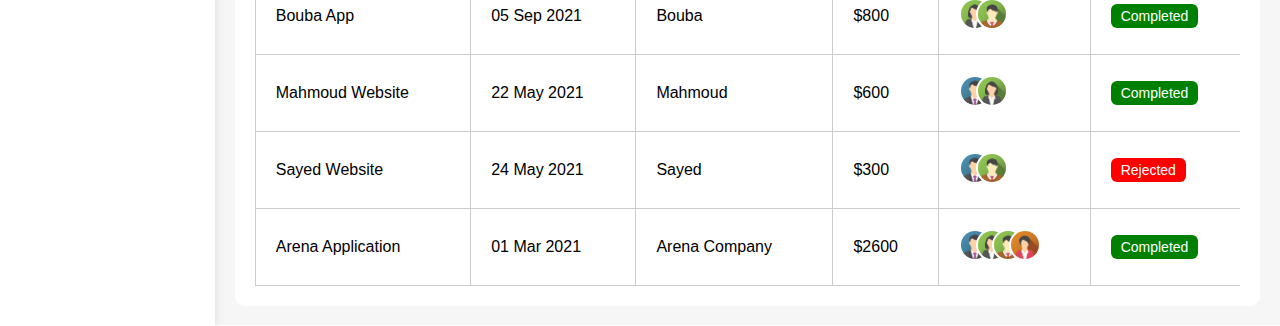
==== commit c30ce09d: "update" ====
--- a/index.html
+++ b/index.html
@@ -87,7 +87,7 @@
                 <div class="page">
                     <!--start info-card-->
                     <div class="info-card">
-                        <div class="head">
+                        <div class="head-part">
                             <div class="info">
                                 <h2>Welcome</h2>
                                 <p>Atif</p>
--- a/css/index.css
+++ b/css/index.css
@@ -266,11 +266,11 @@
 
 /*start infocard*/
 
-.info-card .head .info {
+.info-card .head-part .info {
     width: 100%;
 }
 
-.info-card .head .info img {
+.info-card .head-part .info img {
     margin-left: 50%;
     transform: translateX(-50%);
 }
@@ -280,7 +280,7 @@
     border-radius: 10px;
 }
 
-.info-card .head {
+.info-card .head-part {
     display: flex;
     justify-content: space-between;
     background-color: #eee;
@@ -289,17 +289,17 @@
     border-top-right-radius: 10px;
 }
 
-.info-card .head img {
+.info-card .head-part img {
     width: 200px;
 }
 
-.info-card .head .info {
+.info-card .head-part .info {
     display: flex;
     flex-direction: column;
     gap: 20px;
 }
 
-.info-card .head .info img {
+.info-card .head-part .info img {
     width: 64px;
     height: 64px;
     border-radius: 50%;
@@ -789,15 +789,17 @@
     content: '';
     position: absolute;
     width: 2px;
-    height: 100%;
+    height: 98%;
     background-color: blue;
-    left: 10px;
+    left: 12px;
+    top: 2px;
 }
 
 .latest-project-process .contents .content {
     display: flex;
     align-items: center;
     gap: 15px;
+    padding: 3px;
 }
 
 .latest-project-process .contents .content .circle {
@@ -1192,6 +1194,15 @@
 .item {
     padding: 15px 0px;
     border-bottom: 1px solid #ccc;
+    align-items: center;
+}
+
+.item div {
+    align-items: center;
+}
+
+.item div p {
+    font-size: 15px;
 }
 
 .join {
@@ -1327,6 +1338,12 @@
     .social-media .content .facebook .info {
         padding: 0px 11px;
     }
+    .content .body {
+        padding: 20px 10px;
+    }
+    .content .body .head {
+        margin-left: 10px;
+    }
 }
 
 
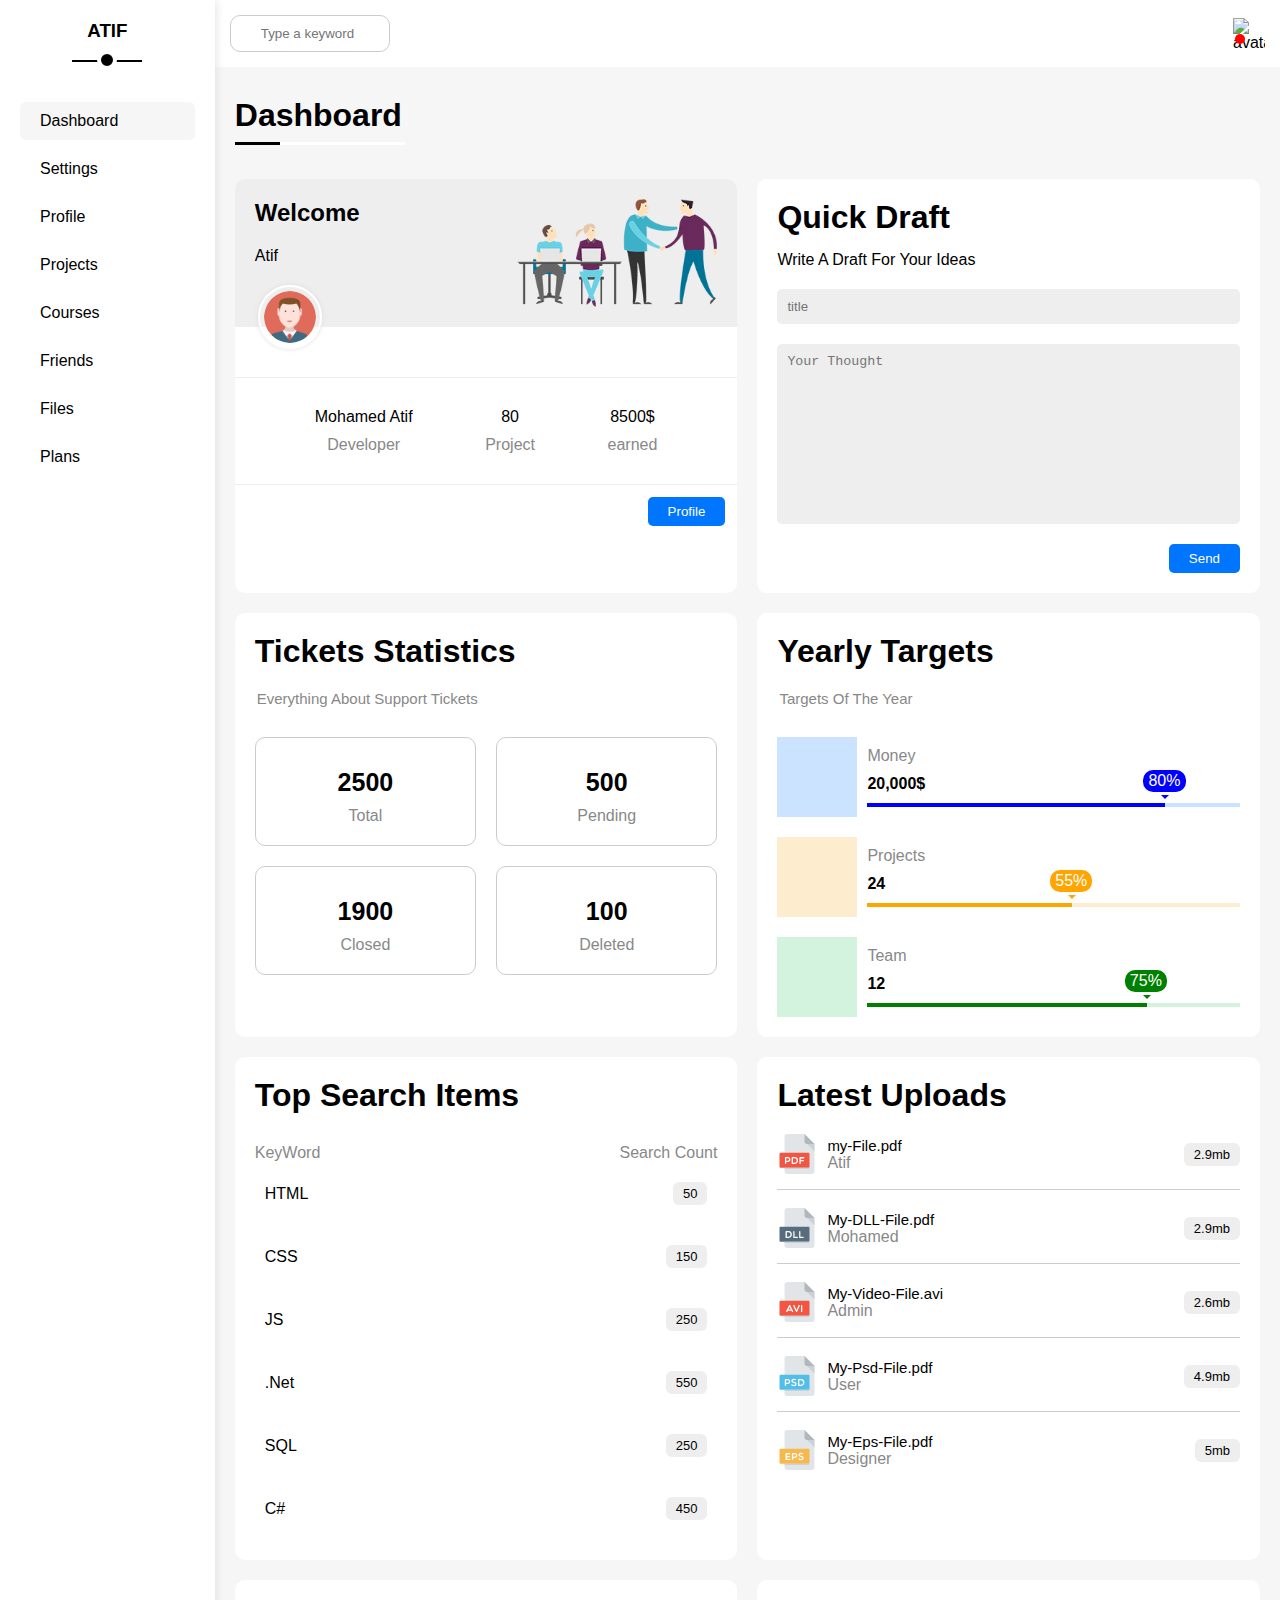
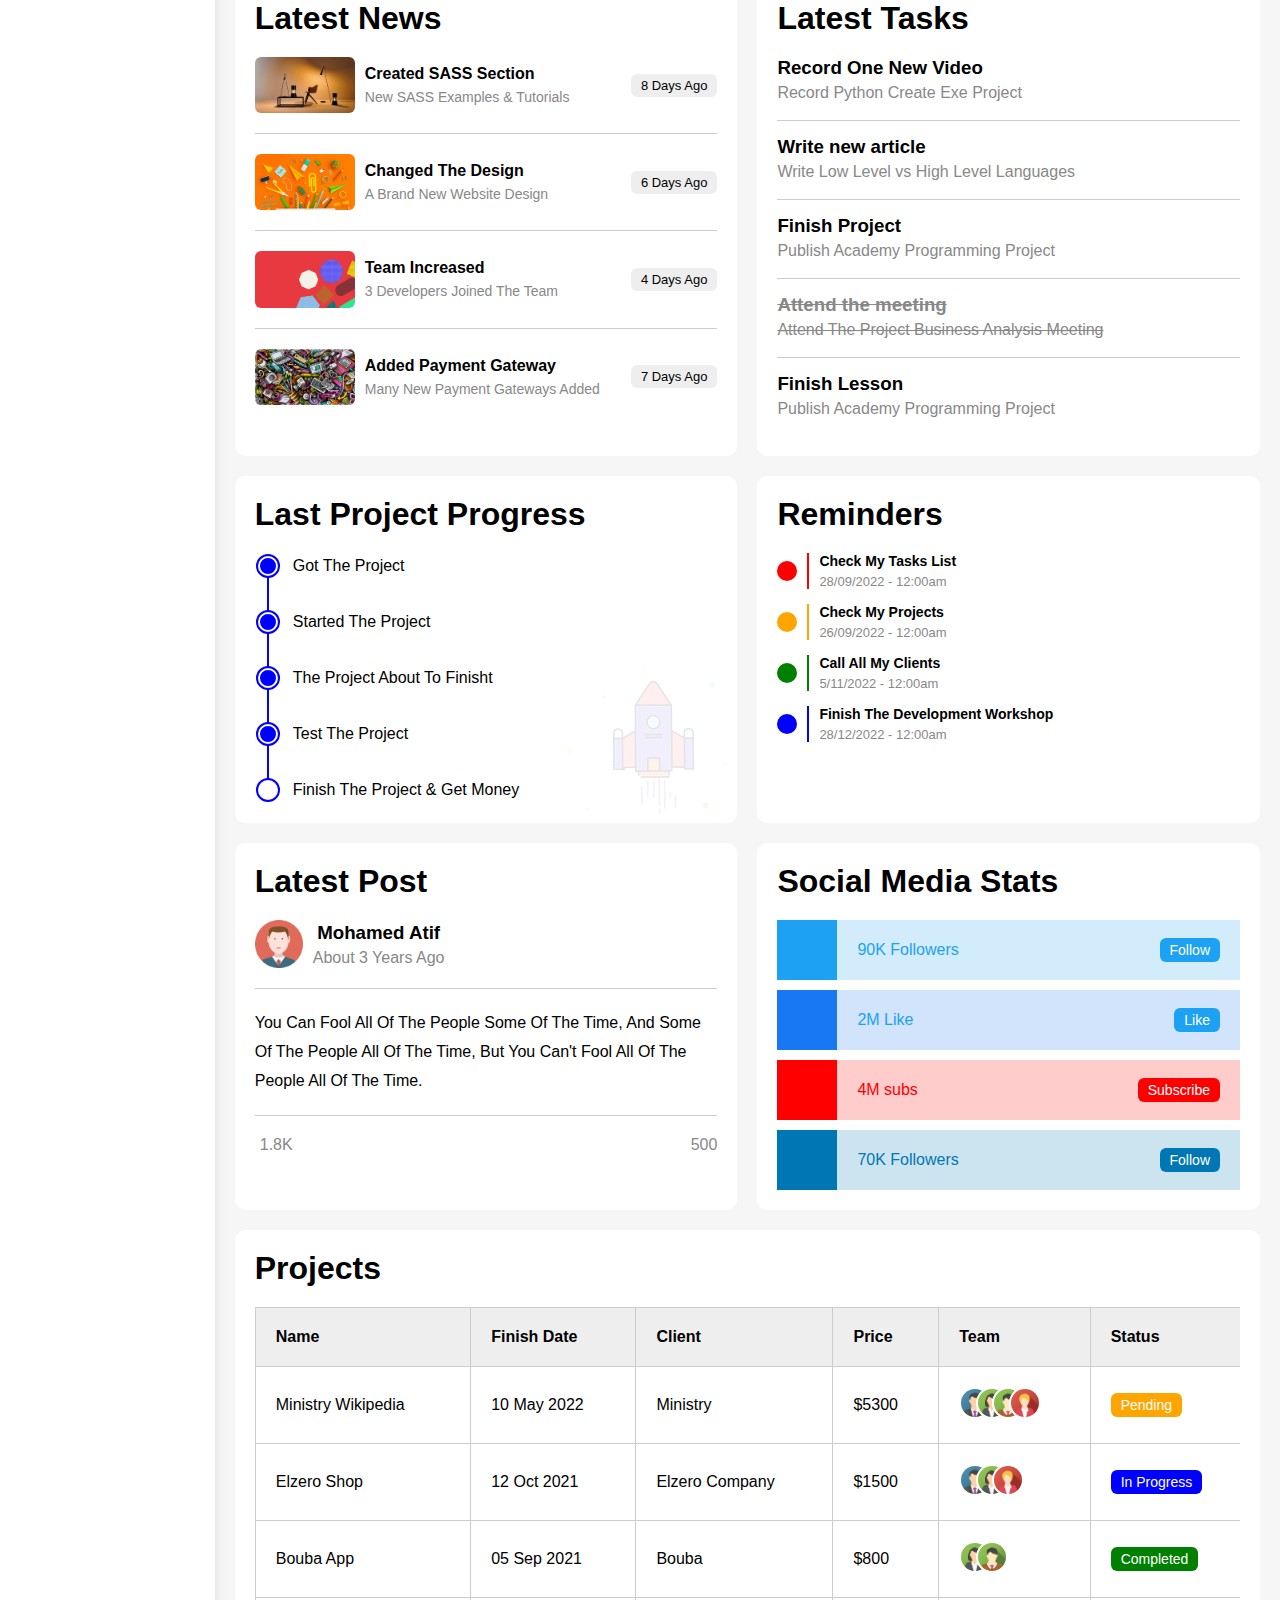
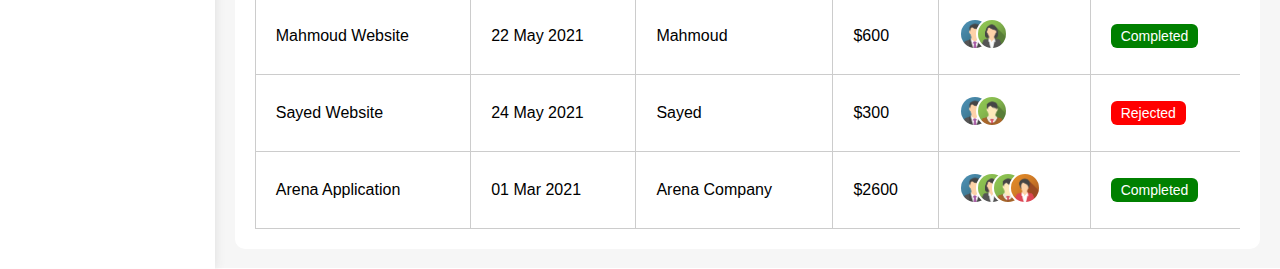
==== commit e28520ae: "update" ====
--- a/index.html
+++ b/index.html
@@ -98,7 +98,7 @@
                         <div class="foot">
                             <div class="content">
 
-                                <div class="d-flex flex-column justify-content-between pad" style=" border-top: 1px solid #eee;
+                                <div class="d-flex  justify-content-between pad" style=" border-top: 1px solid #eee;
                                 border-bottom: 1px solid #eee;">
                                     <div class="d-flex flex-column align-items-center">
                                         <p>Mohamed Atif</p>
@@ -132,9 +132,9 @@
 
                         <form>
                             <input type="text" name="" id="" placeholder="title">
-                            <textarea placeholder="Your Thought">
-
-                            </textarea>
+                            <textarea placeholder="Your Thought"></textarea>
+
+
                             <div class="btn-container">
                                 <button>Send</button>
                             </div>
--- a/css/index.css
+++ b/css/index.css
@@ -1290,11 +1290,12 @@
         display: flex;
         flex-direction: column;
     }
-    .info-card .head img.mobile-hide {
+    .info-card .head-part img.mobile-hide {
         display: none;
     }
     .pad {
         padding: 30px 19px;
+        flex-direction: column;
     }
     .foot .content .align-items-center {
         gap: 5px;
@@ -1304,7 +1305,7 @@
         padding-top: 15px;
         padding-bottom: 15px;
     }
-    .info-card .head .info img {
+    .info-card .head-part .info img {
         margin-left: 50%;
         transform: translateX(-50%);
     }
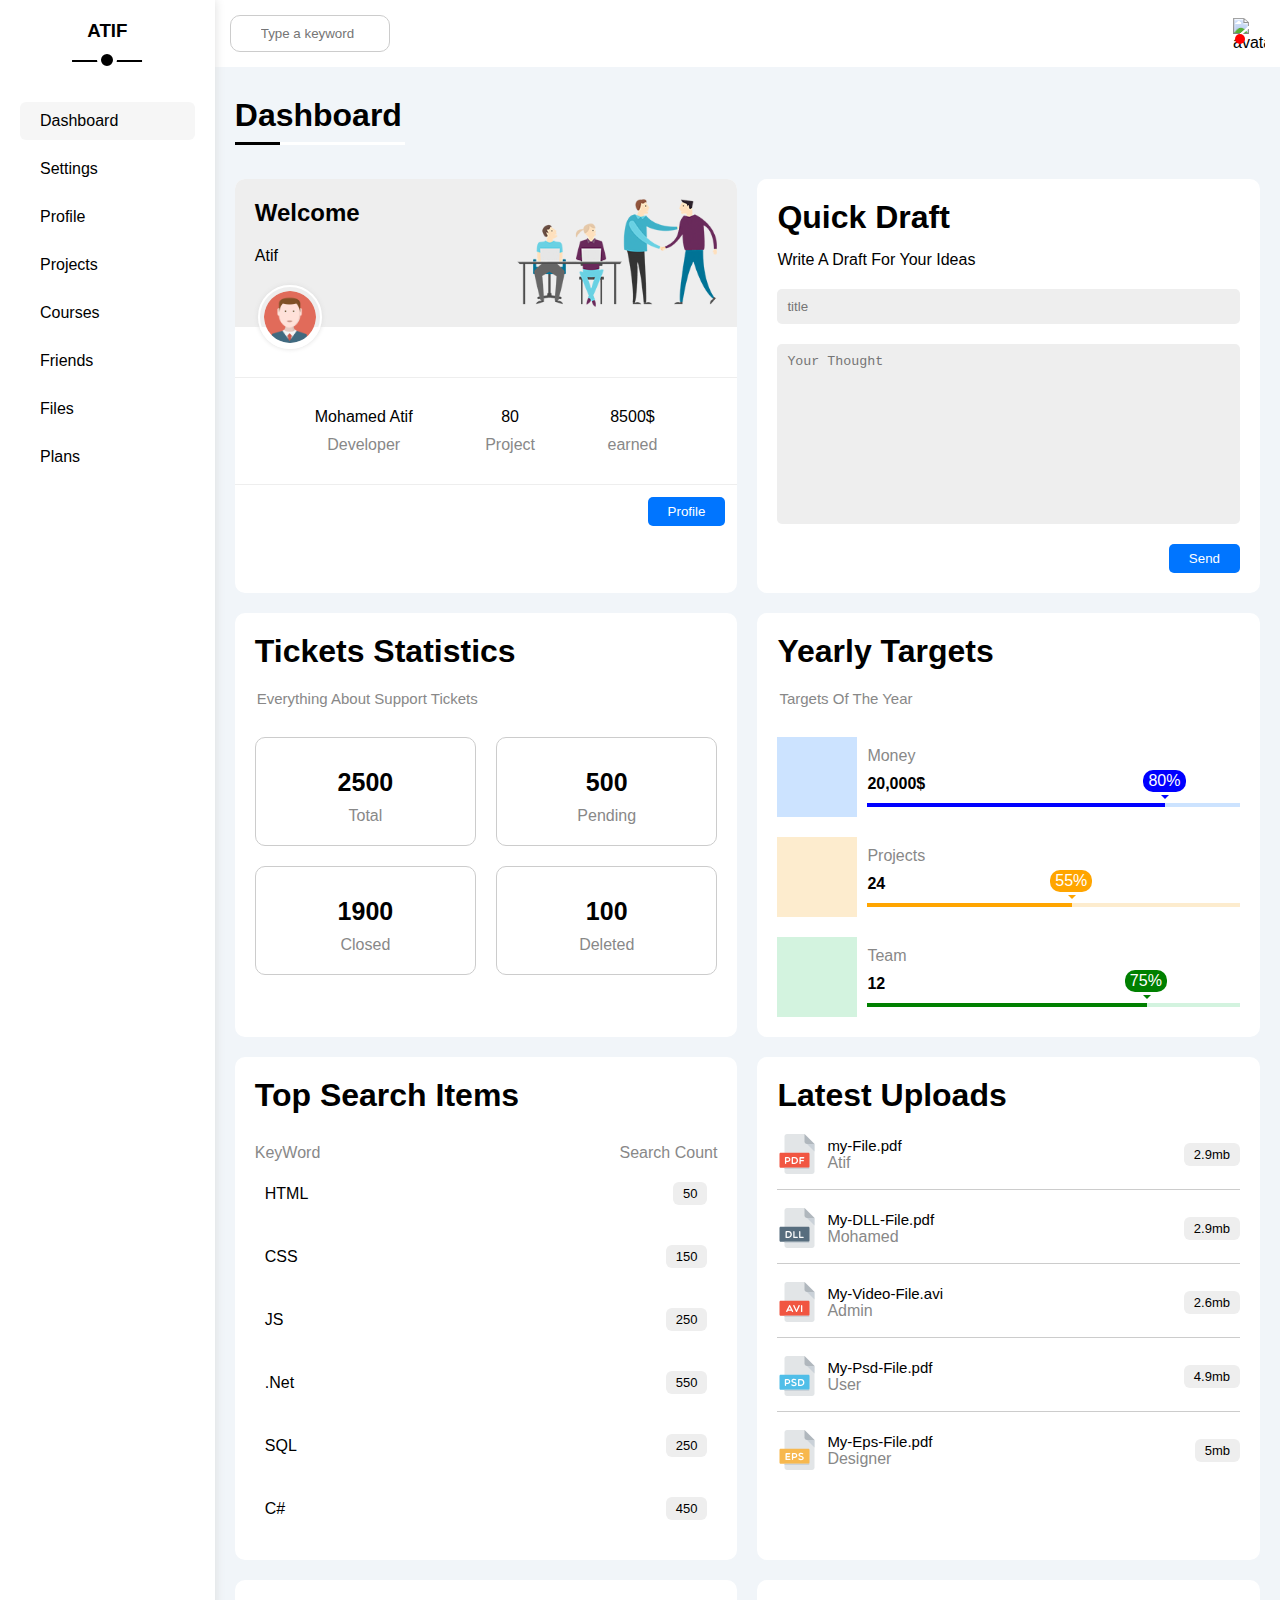
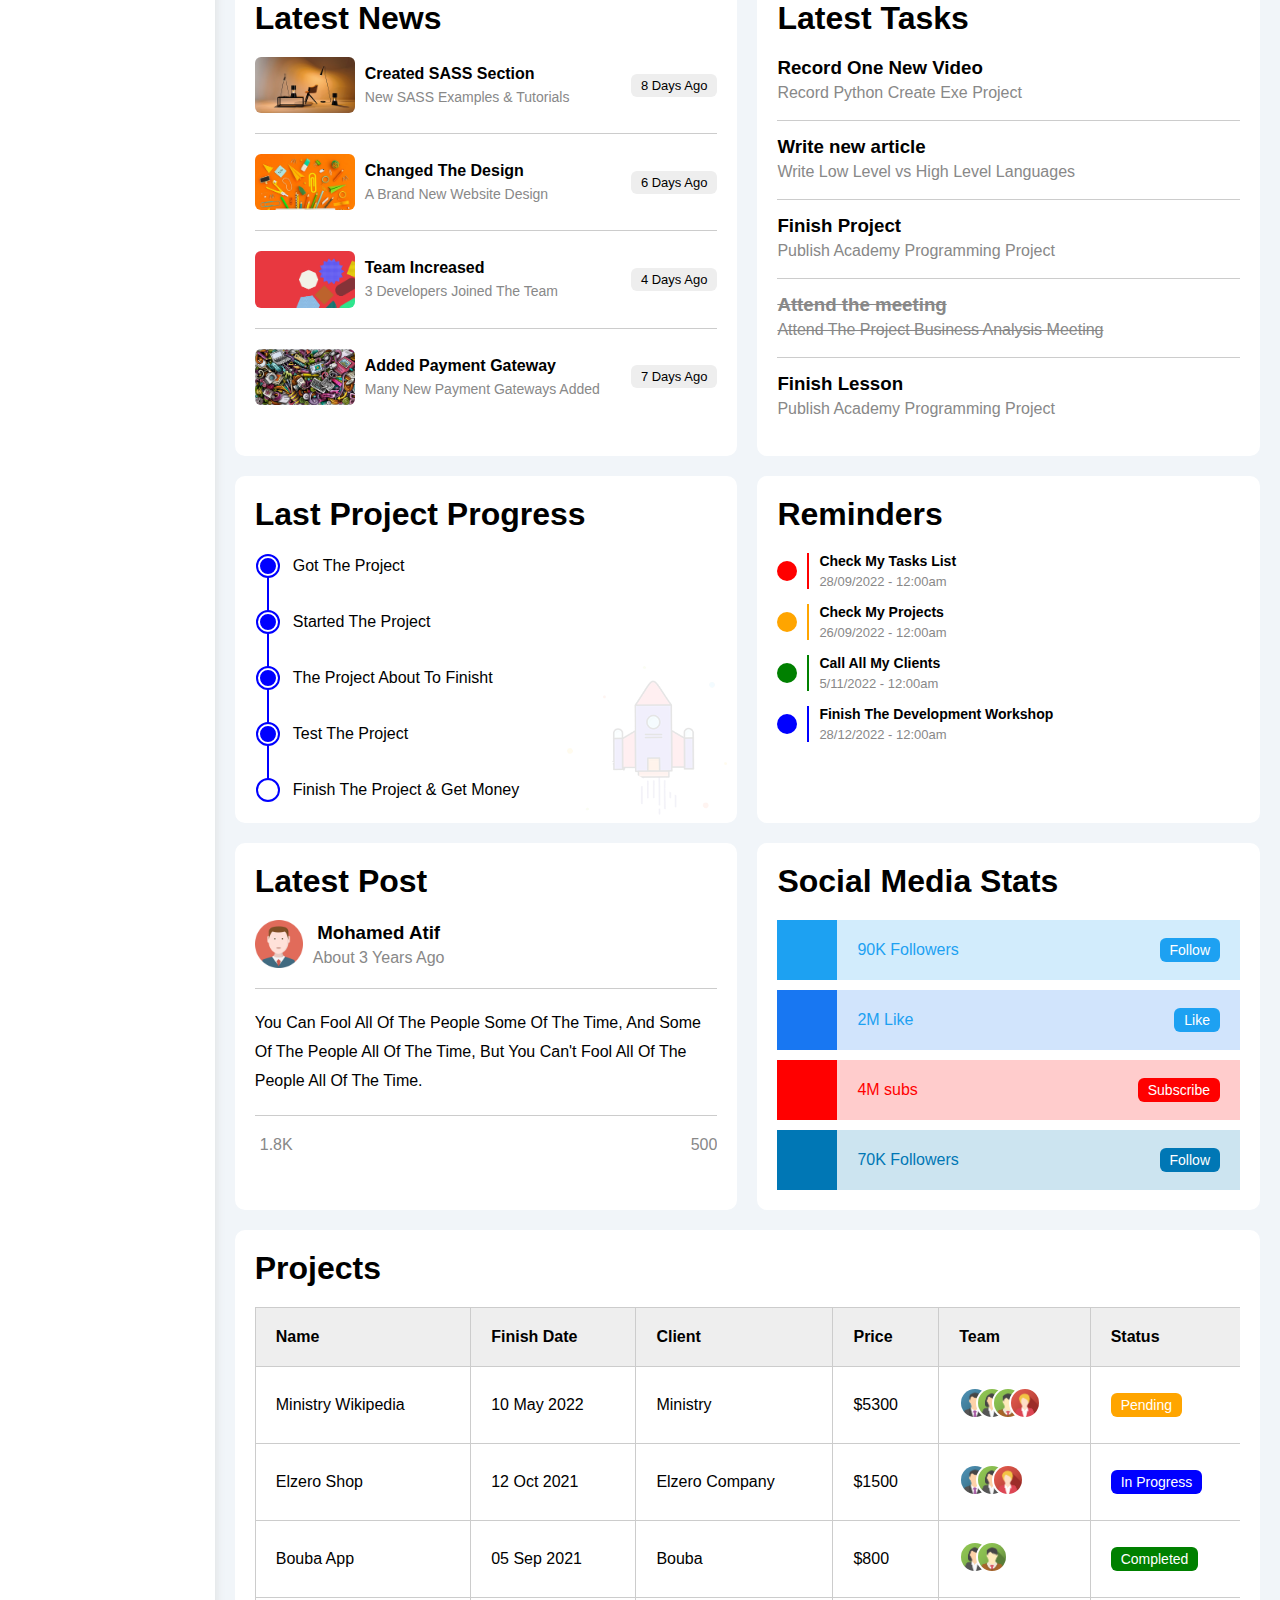
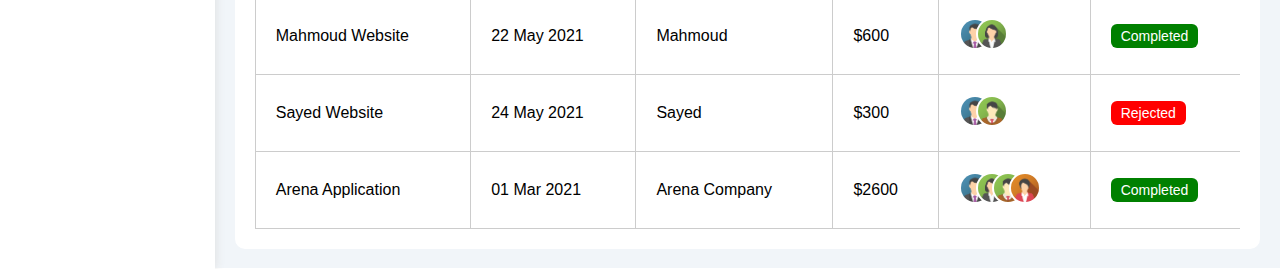
==== commit 16b5bd1f: "Add Projects.html" ====
--- a/index.html
+++ b/index.html
@@ -31,15 +31,15 @@
                     <i class="fa-regular fa-user"></i>
                     <p>Profile</p>
                 </a>
-                <a class="tab " href="index.html">
+                <a class="tab " href="Projects.html">
                     <i class="fa-solid fa-diagram-project fa-fw"></i>
                     <p>Projects</p>
                 </a>
-                <a class="tab " href="index.html">
+                <a class="tab " href="courses.html">
                     <i class="fa-solid fa-graduation-cap fa-fw"></i>
                     <p>Courses</p>
                 </a>
-                <a class="tab " href="index.html">
+                <a class="tab " href="friends.html">
                     <i class="fa-regular fa-circle-user fa-fw"></i>
                     <p>Friends</p>
                 </a>
--- a/css/index.css
+++ b/css/index.css
@@ -20,7 +20,7 @@
 /* Style the scrollbar handle */
 
  ::-webkit-scrollbar-thumb {
-    background: blue;
+    background: #0075ff;
 }
 
 .d-flex {
@@ -223,7 +223,7 @@
 }
 
 .content .body {
-    background-color: #f6f6f6;
+    background-color: #f1f5f9;
     height: calc(100% - 68px);
     padding: 20px
 }
@@ -1267,6 +1267,241 @@
 /*end plans*/
 
 
+/*start courses*/
+
+.page-courses,
+.content .body .page.page-friends {
+    display: grid;
+    grid-template-columns: repeat(auto-fill, minmax(300px, 1fr));
+    gap: 20px;
+    margin-top: 45px;
+}
+
+.page-courses .course .course-content {
+    padding: 20px;
+    border-bottom: 1px solid #ccc;
+    position: relative;
+}
+
+.page-courses .course img {
+    border-top-left-radius: 10px;
+    border-top-right-radius: 10px;
+}
+
+.page-courses .course .course-content p {
+    margin-top: 10px;
+    color: #888;
+    font-size: 14px;
+    line-height: 1.6;
+}
+
+.page-courses .course .course-content button {
+    position: absolute;
+    padding: 4px 10px;
+    color: white;
+    background-color: #1877f2;
+    border: none;
+    border-radius: 6px;
+    left: 50%;
+    top: calc(100% - 12px);
+    transform: translateX(-50%);
+}
+
+.course .course-header {
+    position: relative;
+}
+
+.course .course-header img:last-of-type {
+    position: absolute;
+    width: 64px;
+    height: 64px;
+    border-radius: 50%;
+    top: 20px;
+    left: 20px;
+    border: 2px solid white;
+}
+
+.page-courses .course .course-footer {
+    padding: 20px;
+    color: #888;
+}
+
+
+/*end courses*/
+
+
+/*start friends*/
+
+.friend {
+    position: relative;
+}
+
+.friend .friend-head {
+    align-items: center;
+}
+
+.friend .friend-head img {
+    width: 100px;
+    height: 100px;
+    border-radius: 50%;
+}
+
+.friend .friend-head h4 {
+    margin: 10px 0;
+}
+
+.friend .friend-head p {
+    color: #888;
+}
+
+.friend .friend-body {
+    gap: 15px;
+    border-top: 1px solid #eee;
+    border-bottom: 1px solid #eee;
+    margin-top: 15px;
+    padding: 15px 0;
+}
+
+.friend .friend-foot {
+    margin-top: 15px;
+    align-items: center;
+}
+
+.friend .friend-foot .profile,
+.friend .friend-foot .remove {
+    border: none;
+    border-radius: 6px;
+    padding: 4px 10px;
+    color: white;
+}
+
+.friend .friend-foot .profile {
+    background-color: #0075ff;
+}
+
+.friend .friend-foot .remove {
+    background-color: #f44336;
+}
+
+.friend .friend-foot p {
+    font-size: 13px;
+    color: #888;
+}
+
+.friend-contact {
+    position: absolute;
+    left: 10px;
+    top: 10px;
+    display: flex;
+    gap: 5px;
+}
+
+.friend-contact svg {
+    border-radius: 50%;
+    background-color: #eee;
+    padding: 10px;
+    font-size: 13px;
+}
+
+
+/*end friends*/
+
+
+/*start Projects*/
+
+.content .body .page.projects-page .project {
+    position: relative;
+}
+
+.content .body .page.projects-page .project .date {
+    position: absolute;
+    top: 10px;
+    right: 10px;
+    color: #888;
+    font-size: 14px;
+}
+
+.content .body .page.projects-page {
+    grid-template-columns: repeat(auto-fill, minmax(500px, 1fr));
+}
+
+.content .body .page.projects-page .project .images {
+    padding-top: 40px;
+}
+
+.content .body .page.projects-page .project .images img {
+    width: 40px;
+    height: 40px;
+    border-radius: 50%;
+    border: 2px solid white;
+    margin-left: -20px;
+}
+
+.content .body .page.projects-page .project .images img:first-of-type {
+    margin-left: 0;
+}
+
+.content .body .page.projects-page .project .project-head p:first-of-type {
+    font-size: 16px;
+    font-weight: bold;
+    margin-bottom: 10px;
+}
+
+.content .body .page.projects-page .project .project-head p:last-of-type {
+    color: #888;
+    line-height: 1.3;
+}
+
+.content .body .page.projects-page .project .project-body {
+    margin-top: 10px;
+    display: flex;
+    justify-content: flex-end;
+    gap: 5px;
+    border-top: 1px solid #eee;
+    border-bottom: 1px solid #eee;
+    padding: 20px 0px;
+}
+
+.content .body .page.projects-page .project .project-body span {
+    padding: 3px 8px;
+    border-radius: 6px;
+    background-color: #eee;
+    font-size: 13px;
+}
+
+.content .body .page.projects-page .project .project-foot {
+    margin-top: 18px;
+}
+
+.content .body .page.projects-page .project .project-track {
+    position: relative;
+    width: 260px;
+    border-radius: 10px;
+    height: 8px;
+    background-color: #eee;
+}
+
+.content .body .page.projects-page .project .project-progress {
+    position: absolute;
+    border-radius: 10px;
+    height: 8px;
+    left: 0;
+    top: 0;
+}
+
+.project-progress-red {
+    background-color: #f44336;
+}
+
+.project-progress-green {
+    background-color: #22c55e;
+}
+
+.project-progress-blue {
+    background-color: #0077b5;
+}
+
+
 /*start media query*/
 
 @media screen and (max-width: 767px) {
@@ -1345,6 +1580,30 @@
     .content .body .head {
         margin-left: 10px;
     }
+    .page-courses,
+    .page-friends,
+    .content .body .page.page-friends {
+        display: grid;
+        grid-template-columns: minmax(200px, 1fr);
+        gap: 10px;
+    }
+    .content .body .page.projects-page .project .project-body {
+        flex-direction: column;
+        gap: 10px;
+    }
+    .project .project-body span {
+        width: fit-content;
+    }
+    .project .project-foot {
+        flex-direction: column;
+        gap: 15px;
+    }
+}
+
+@media screen and (max-width:860px) {
+    .course img:first-of-type {
+        height: 300px;
+    }
 }
 
 
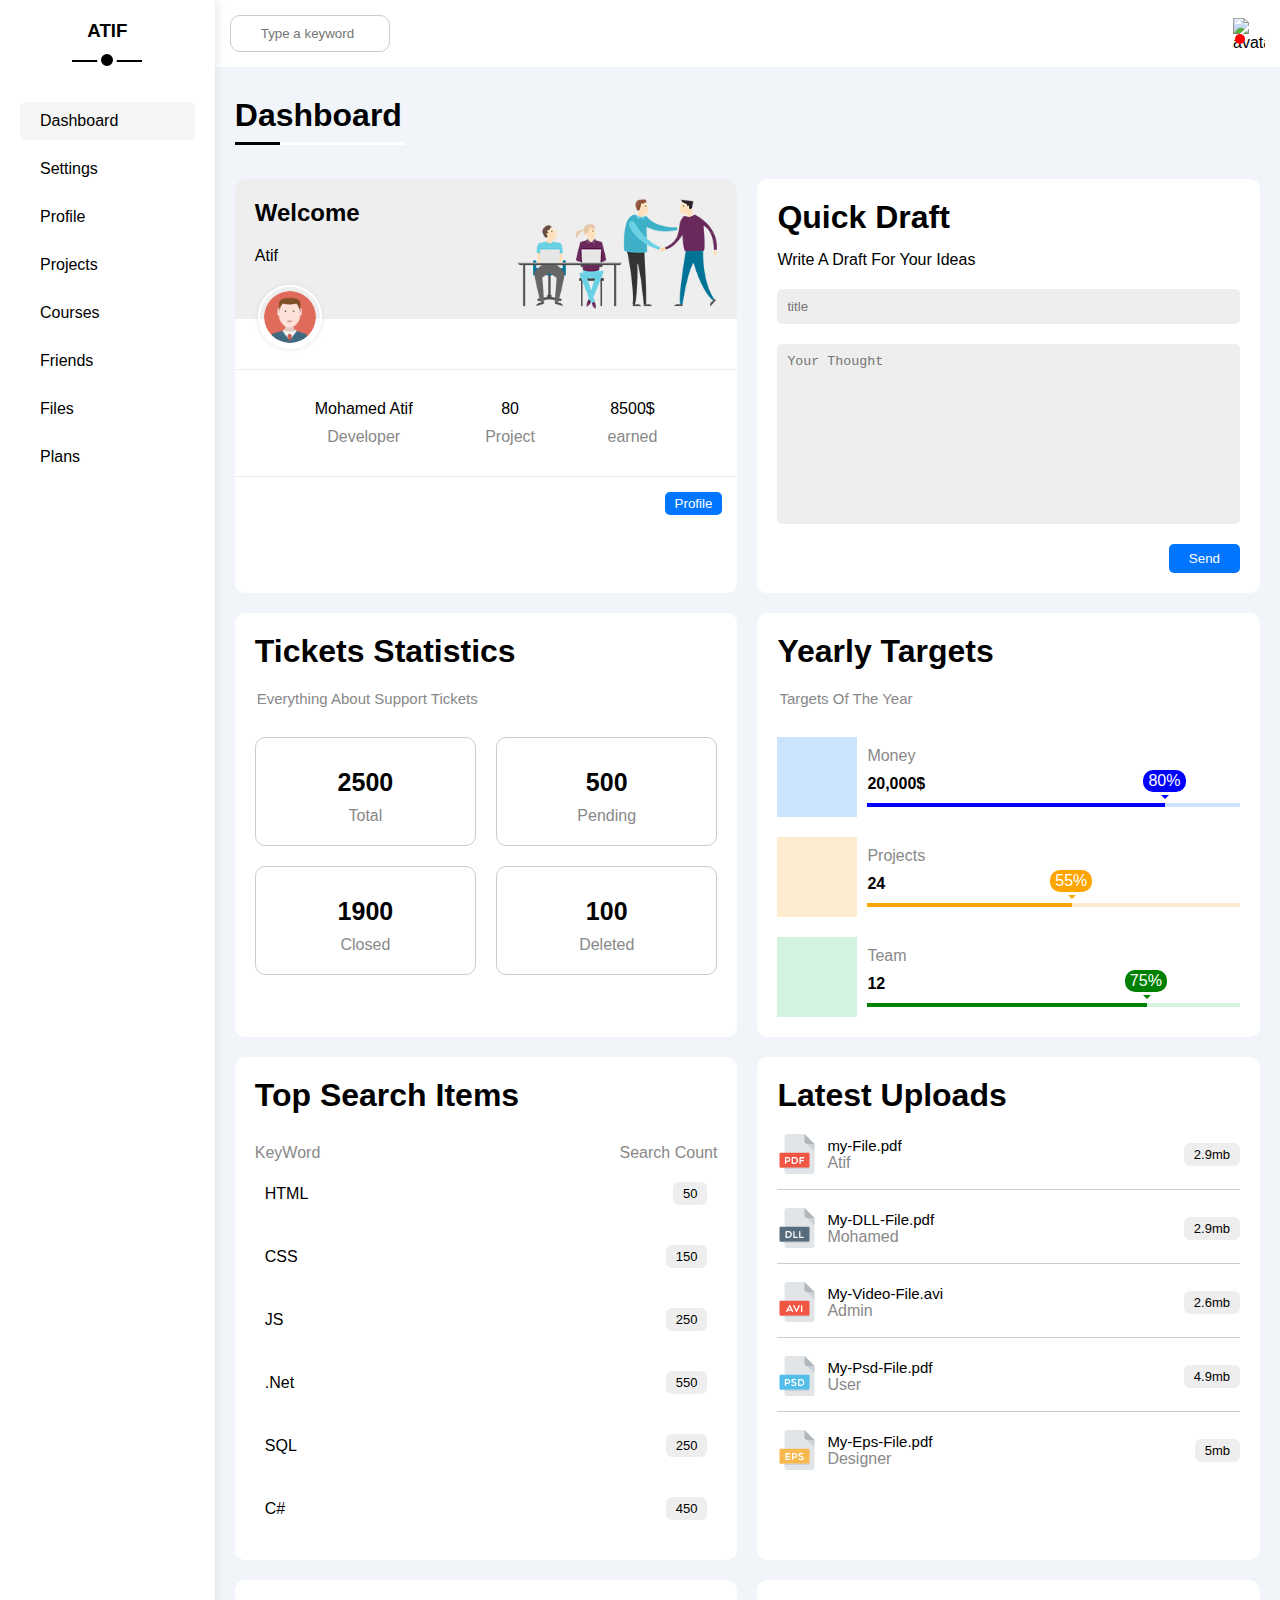
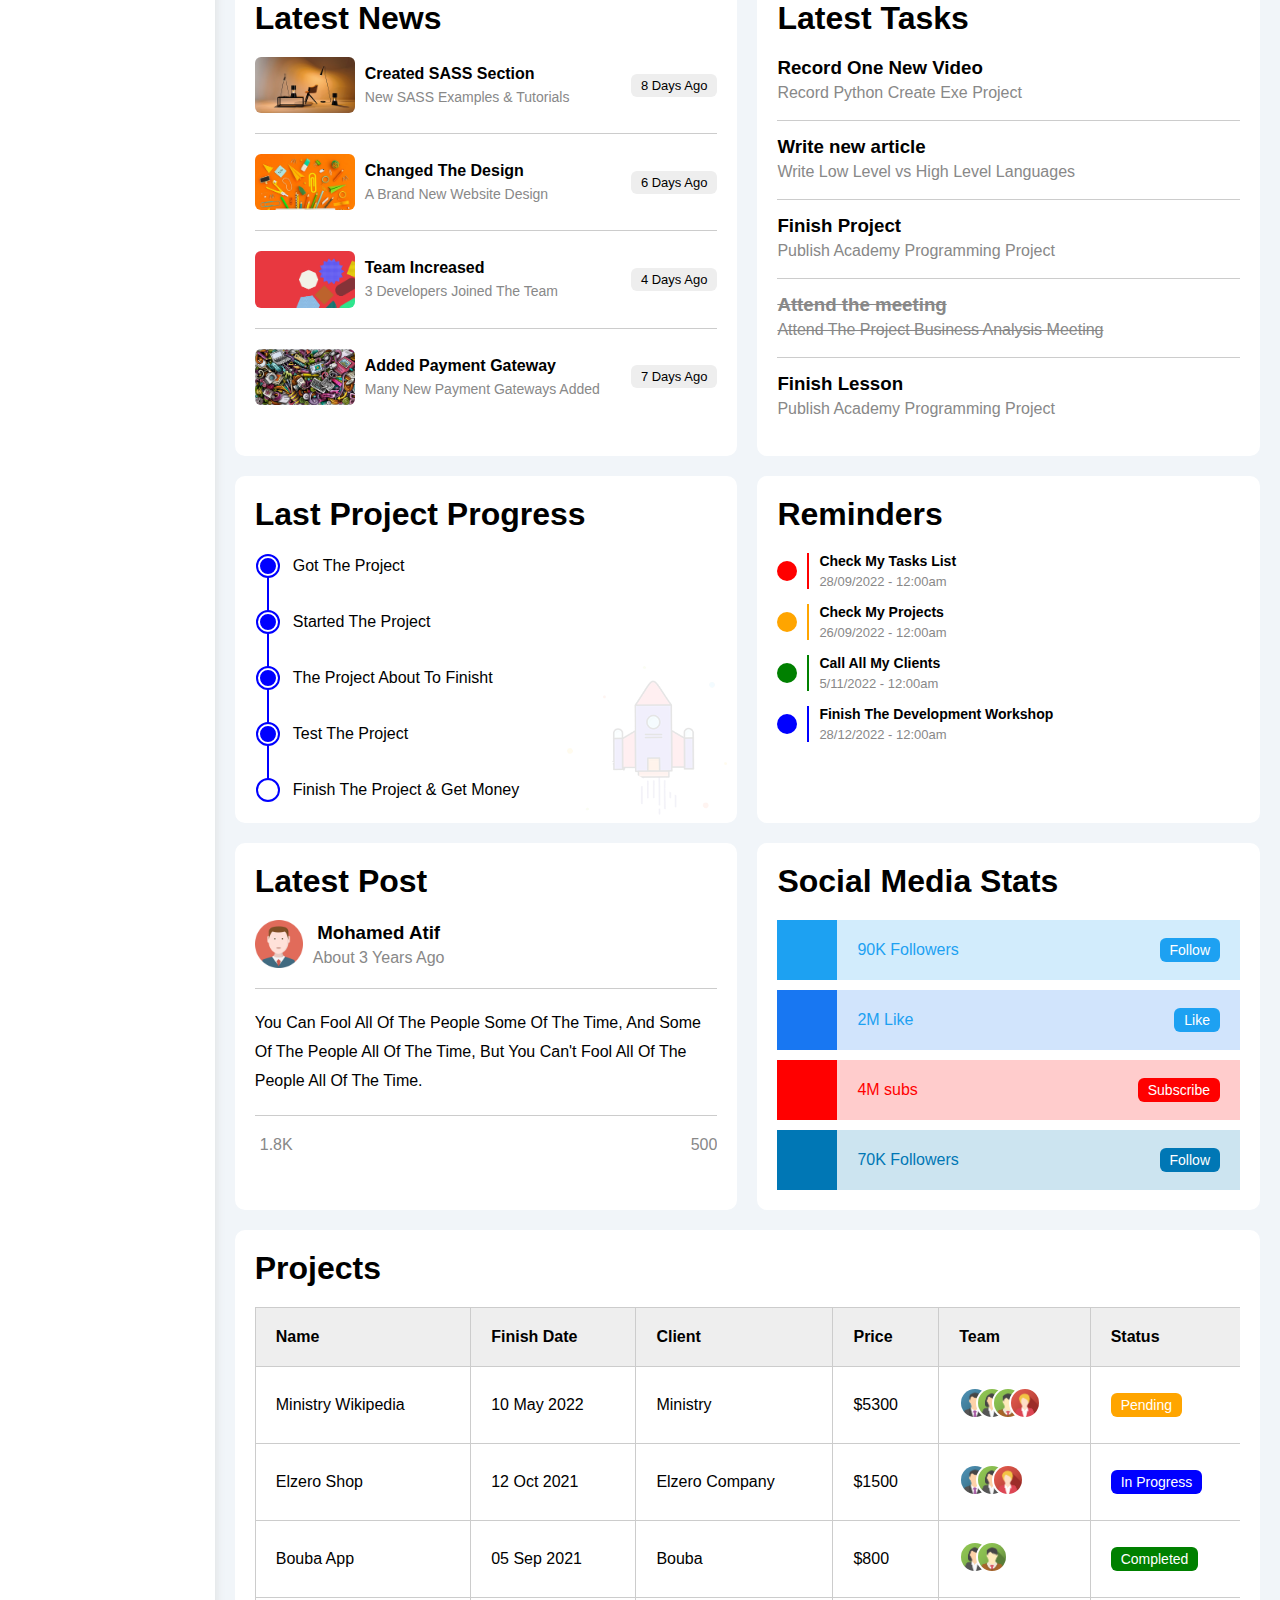
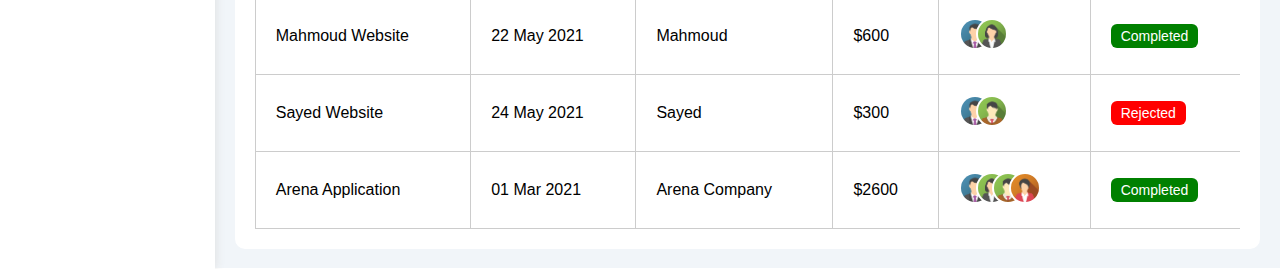
==== commit 152ac754: "add settings.html" ====
--- a/index.html
+++ b/index.html
@@ -23,7 +23,7 @@
                     <i class="fa-regular fa-chart-bar fa-fw"></i>
                     <p>Dashboard</p>
                 </a>
-                <a class="tab " href="index.html">
+                <a class="tab " href="settings.html">
                     <i class="fa-solid fa-gear"></i>
                     <p>Settings</p>
                 </a>
--- a/css/index.css
+++ b/css/index.css
@@ -278,6 +278,7 @@
 .info-card {
     background-color: white;
     border-radius: 10px;
+    position: relative;
 }
 
 .info-card .head-part {
@@ -291,6 +292,7 @@
 
 .info-card .head-part img {
     width: 200px;
+    margin-bottom: -10px;
 }
 
 .info-card .head-part .info {
@@ -316,13 +318,13 @@
 
 .foot .showprofile {
     justify-content: end;
-    padding: 12px;
+    padding: 15px;
 }
 
 .foot .showprofile button {
     background-color: #0075ff;
     color: white;
-    padding: 7px 20px;
+    padding: 4px 10px;
     border: none;
     border-radius: 5px;
 }
@@ -1338,6 +1340,7 @@
 
 .friend .friend-head {
     align-items: center;
+    margin-top: 10px;
 }
 
 .friend .friend-head img {
@@ -1502,6 +1505,213 @@
 }
 
 
+/*end projects*/
+
+
+/*start settings*/
+
+.content .body .page.settings-page {
+    display: grid;
+    grid-template-columns: repeat(auto-fill, minmax(500px, 1fr));
+}
+
+.settings-page .control-header h2 {
+    margin-bottom: 15px;
+}
+
+.settings-page .control-header p {
+    color: #888;
+    font-size: 15px;
+}
+
+.settings-page .control-body {
+    margin-top: 20px;
+    align-items: end;
+}
+
+.settings-page .control-body p:last-of-type {
+    color: #888;
+    margin-top: 10px;
+    font-size: 13px;
+}
+
+.switch {
+    position: relative;
+    display: inline-block;
+    min-width: 78px;
+    height: 32px;
+}
+
+
+/* Hide default HTML checkbox */
+
+.switch input {
+    opacity: 0;
+    width: 0;
+    height: 0;
+}
+
+
+/* The slider */
+
+.slider {
+    position: absolute;
+    cursor: pointer;
+    top: 0;
+    left: 0;
+    right: 0;
+    bottom: 0;
+    background-color: #ccc;
+    -webkit-transition: .4s;
+    transition: .4s;
+}
+
+.slider:before {
+    position: absolute;
+    content: "\2716";
+    width: 24px;
+    left: 4px;
+    bottom: 4px;
+    ;
+    height: 24px;
+    background-color: white;
+    -webkit-transition: .4s;
+    transition: .4s;
+    display: grid;
+    place-items: center;
+    color: #888;
+}
+
+input:checked+.slider {
+    background-color: #2196F3;
+}
+
+input:focus+.slider {
+    box-shadow: 0 0 1px #2196F3;
+}
+
+input:checked+.slider:before {
+    content: "\2713";
+    ;
+    transform: translateX(42px);
+    color: #0075ff;
+    display: grid;
+    place-items: center;
+}
+
+
+/* Rounded sliders */
+
+.slider.round {
+    border-radius: 34px;
+}
+
+.slider.round:before {
+    border-radius: 50%;
+}
+
+.control-footer textarea {
+    width: 100%;
+    border: 1px solid #ccc;
+    min-height: 150px;
+    resize: none;
+    border-radius: 6px;
+    margin-top: 15px;
+    padding: 10px;
+}
+
+.control-footer textarea:focus {
+    outline: 1px solid #ccc;
+}
+
+.general-info .general-info-header p,
+.security-info-header p {
+    margin-top: 15px;
+    color: #888;
+    font-size: 15px;
+}
+
+.general-info-body {
+    margin-top: 20px;
+}
+
+.general-info-body label {
+    display: block;
+    margin-bottom: 10px;
+    color: #888;
+}
+
+.general-info-body input {
+    width: 100%;
+    border-radius: 6px;
+    border: 1px solid #ccc;
+    padding: 10px;
+    margin-bottom: 15px;
+}
+
+.general-info .general-info-body input[type='email'] {
+    background-color: #f0f4f8;
+    color: #bbb;
+    width: calc(100% - 80px);
+}
+
+.general-info .general-info-body a {
+    text-decoration: none;
+    color: #0075ff;
+    padding-left: 10px;
+}
+
+.password {
+    align-items: center;
+    padding-bottom: 15px;
+    border-bottom: 1px solid #eee;
+}
+
+.password h4 {
+    margin-bottom: 10px;
+}
+
+.password p {
+    color: #888;
+    font-size: 13px;
+}
+
+.password a {
+    text-decoration: none;
+    padding: 4px 10px;
+    border-radius: 6px;
+    border: none;
+    color: white;
+    background-color: #0075ff;
+}
+
+.two-factor,
+.devices {
+    margin-top: 15px;
+}
+
+.two-factor p,
+.devices p {
+    margin-top: 10px;
+    color: #888;
+    font-size: 13px;
+}
+
+.two-factor {
+    padding-bottom: 15px;
+    border-bottom: 1px solid #eee;
+}
+
+.devices a {
+    text-decoration: none;
+    padding: 4px 10px;
+    border-radius: 6px;
+    border: none;
+    color: black;
+    background-color: #eee;
+}
+
+
 /*start media query*/
 
 @media screen and (max-width: 767px) {
@@ -1543,6 +1753,9 @@
     .info-card .head-part .info img {
         margin-left: 50%;
         transform: translateX(-50%);
+    }
+    .info-card .head-part .info p {
+        margin-left: 30px;
     }
     .tickets .cards .card {
         width: 100%;
@@ -1598,6 +1811,10 @@
         flex-direction: column;
         gap: 15px;
     }
+    .content .body .page.settings-page {
+        display: grid;
+        grid-template-columns: minmax(100px, 1fr);
+    }
 }
 
 @media screen and (max-width:860px) {
